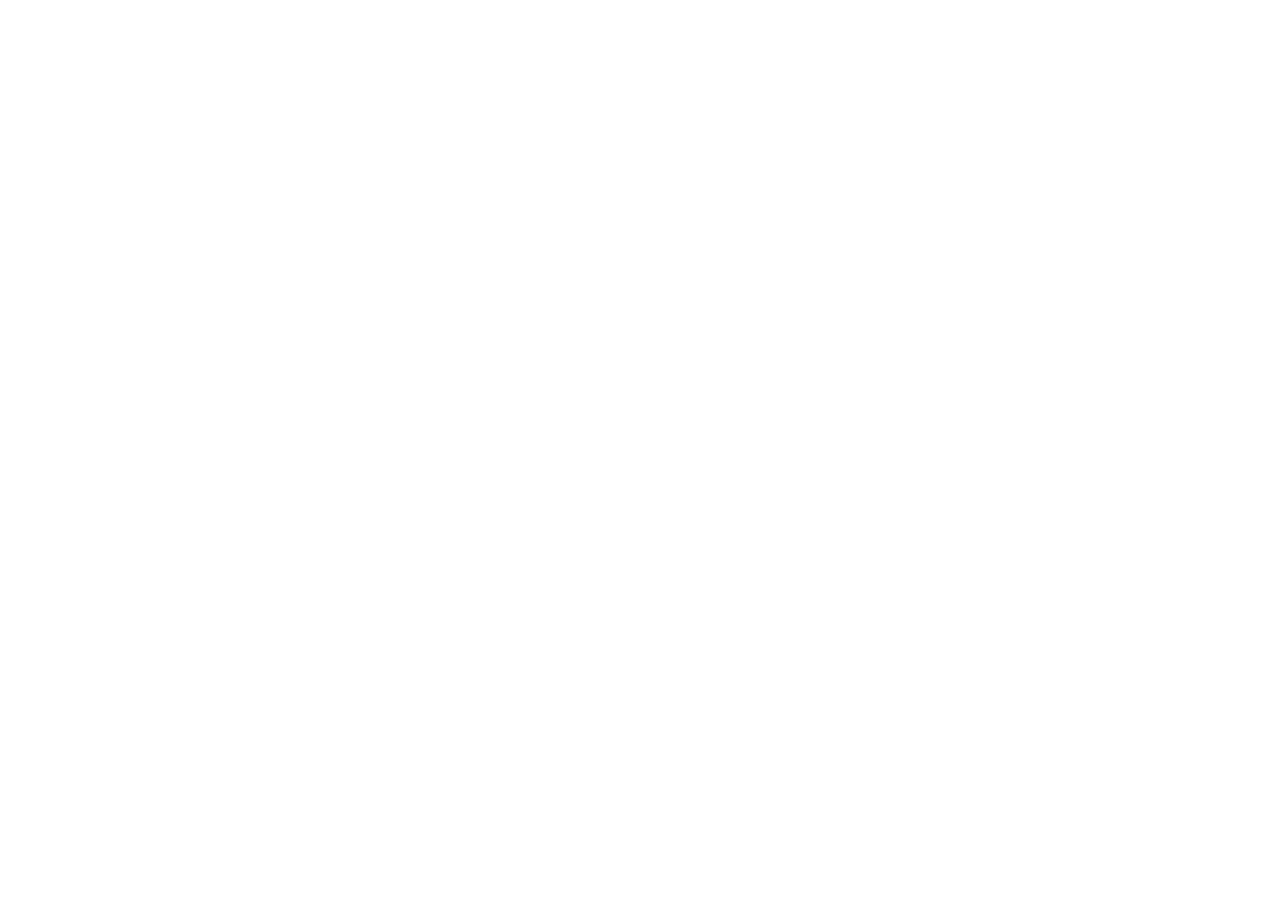
==== index.html @ d8254f4a "start the assignment-2" ====
<!DOCTYPE html>
<html lang="en">
<head>
    <meta charset="UTF-8">
    <meta name="viewport" content="width=device-width, initial-scale=1.0">
    <title>B8A2-GamerZone</title>
</head>
<body>
    
</body>
</html>
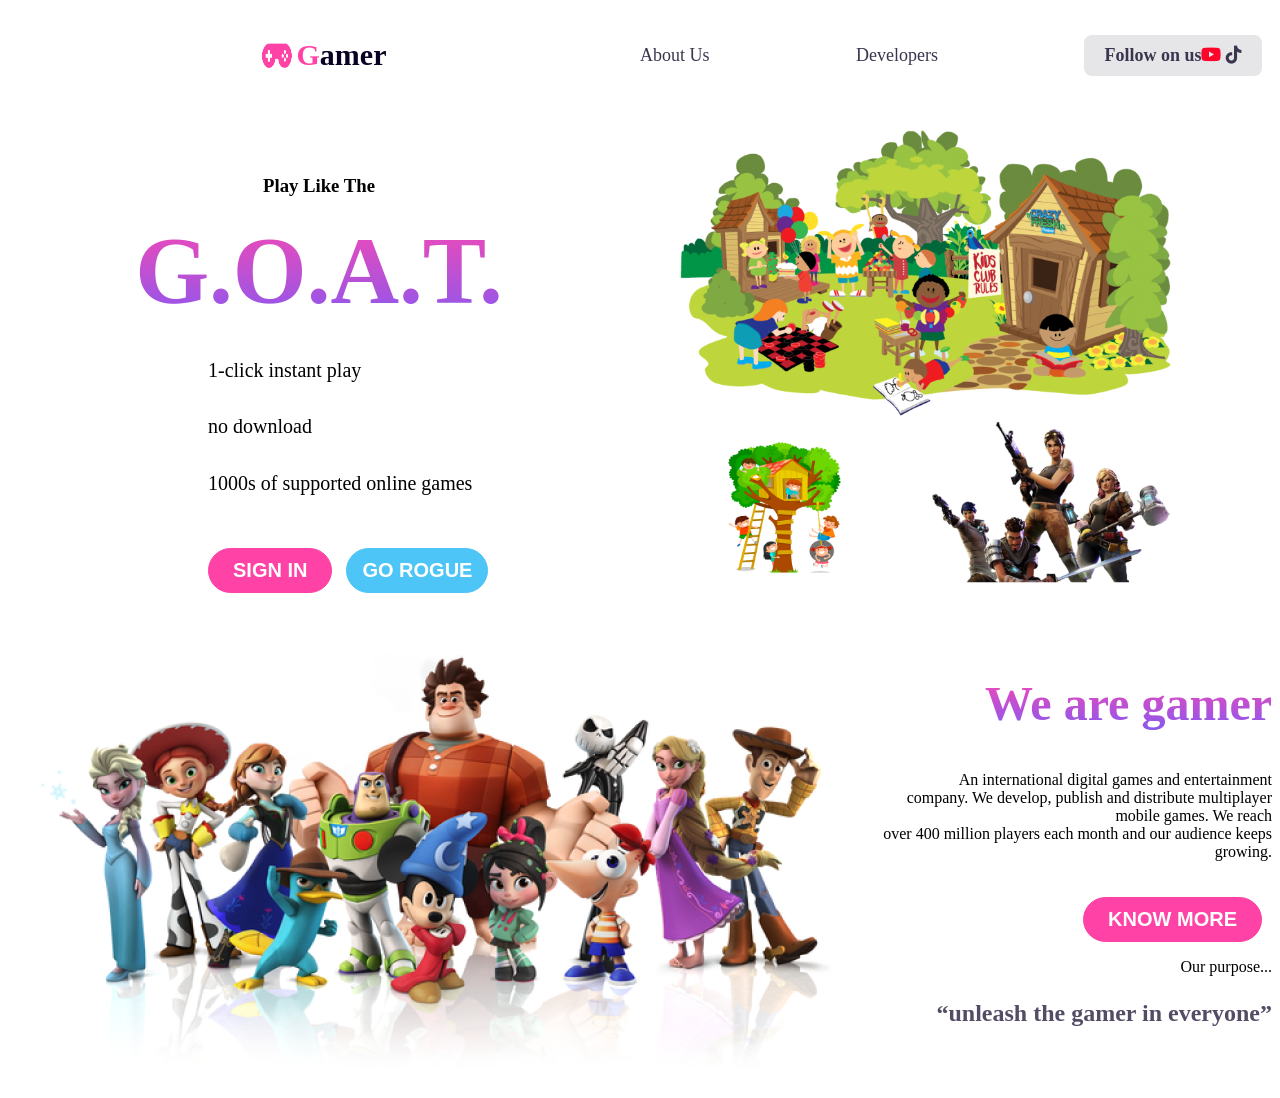
==== commit fdc735e6: "added navbar and banner section" ====
--- a/index.html
+++ b/index.html
@@ -4,8 +4,90 @@
     <meta charset="UTF-8">
     <meta name="viewport" content="width=device-width, initial-scale=1.0">
     <title>B8A2-GamerZone</title>
+    <link rel="stylesheet" href="style.css">
+    <link rel="stylesheet" href="responsive.css">
+    <link rel="stylesheet" href="https://cdnjs.cloudflare.com/ajax/libs/font-awesome/6.4.0/css/all.min.css">
+
 </head>
 <body>
+  
+    <nav>
+        <div class="nav-container">
+            <div class="logo-container">
+                <img src="./images/Frame.png" alt="">
+                <p><span class="gamer-section">G</span>amer</p>
     
+            </div>
+            <div class="nav-item-container">
+                <a href="">About Us</a>
+                <a href="">Developers</a>
+                <a class="follow-btn" href="">Follow on us<i class="fa-brands fa-youtube" style="color: #ff042a;"></i> <i class="fa-brands fa-tiktok"></i></a>
+               
+
+    
+            </div>
+        </div>
+        
+    </nav>
+    
+      <!-- navbar section ends here -->
+
+ <main>
+
+    <!-- banner section starts here -->
+
+    <section class="banner-container">
+        <div class="banner-text">
+            <h3>Play Like The</h3>
+            <p>G.O.A.T.</p>
+             <div class="point">
+                <h5>1-Click instant play</h5>
+                <h5>No Download</h5>
+                <h5>1000s of supported online games</h5>
+            
+           
+                <button class="sign-btn">Sign In</button>
+                <button class="rogue-btn">Go Rogue</button>
+            </div>
+        </div>
+        <div class="banner-img">
+            <img src="./images/Group 18.png" alt="">
+        </div>
+
+      </section>
+
+      <!-- banner section ends here -->
+
+
+      <!-- we are gamer section starts here -->
+      <section class="game-section">
+        <div class="game-container">
+            <div class="game-img">
+                <img src="./images/pngwing 4.png" alt="">
+
+            </div>
+            <div class="game-text">
+                <h2>We are gamer</h2>
+                <p>An international digital games and entertainment <br>company. We develop, publish and distribute multiplayer <br> mobile games. We reach <br>over 400 million players each month and our audience keeps growing.</p>
+                <button class="sign-btn">Know More</button>
+                <p>Our purpose... </p>
+                <p class="purpose">“unleash the gamer in everyone”</p> 
+
+            </div>
+
+        </div>
+        
+
+      </section>
+
+       <!-- we are gamer section ends here -->
+
+
+ </main>  
+  
+     <footer>
+
+
+     </footer>
 </body>
 </html>
--- a/style.css
+++ b/style.css
@@ -0,0 +1,196 @@
+.nav-container{
+    /* border: 2px solid green; */
+    min-height: 50px;
+    display: flex;
+    align-items: center;
+    /* max-width: 1400px; */
+    margin: 0 auto;
+    background: #FFF;
+   
+}
+.logo-container{
+    /* border: 2px solid red; */
+    display: flex;
+    width: 50%;
+    align-items: center;
+    justify-content: center;
+}
+.logo-container img{
+   
+ 
+    width: 30px;
+    height:25px;
+ 
+    
+}
+
+.gamer-section{
+    background: var(--linear, linear-gradient(90deg, #FF42A5 0%, #FF42A5 100%));
+    background-clip: text;
+    -webkit-background-clip: text;
+    -webkit-text-fill-color: transparent;
+    margin-left: 5px;
+}
+.logo-container>p{
+    color: #0B0223;
+    font-family: Work Sans;
+    font-size:30px;
+    font-weight: 700;
+
+}
+
+.nav-item-container{
+    width: 50%;
+    display: flex;
+    justify-content: space-between;
+    align-items: center;
+   
+}
+.nav-item-container a{
+    text-decoration: none;
+    color:#3C354F;
+    font-size: 25px;
+    /* margin-right: 50px; */
+    text-align: center;
+    font-size: 18px;
+    font-weight: 500;
+
+}
+.nav-item-container a:hover{
+    color: rgb(33, 41, 155);
+}
+.nav-item-container .follow-btn{
+    padding: 10px 20px;
+    /* background-color:#d06a9fd1; ; */
+    border-radius: 8px;
+    font-weight: 700;
+    color: #3C354F;
+    border-radius: 8px;
+    background: rgba(11, 2, 35, 0.10);
+    margin-right: 10px;
+}
+
+
+/* navbar section ends here */
+
+
+
+.banner-container{
+   
+    /* margin: 50px auto 0 ; */
+    /* max-width: 1400px; */
+    min-height: 50px;
+    display: flex;
+    background-color: white;
+    /* border-radius: 10px; */
+    align-items: center;
+
+}
+.banner-text{
+    margin-top: 50px;
+    width: 50%;
+    justify-content: center;
+    text-align: center;
+
+}
+.banner-text h1{
+    color: #0B0223;
+    text-align: center;
+    font-size: 48px;
+    font-weight: 600;
+    text-transform: uppercase;
+    /* margin-top: 50px; */
+
+}
+.banner-text p{
+    text-align: center;
+    font-size: 95px;
+   
+    font-weight: 800;
+    text-transform: uppercase;
+    background: linear-gradient(180deg, #F948B2 0%, #8758F1 100%);
+    background-clip: text;
+    -webkit-background-clip: text;
+    -webkit-text-fill-color: transparent;
+    margin: 0;
+    
+}
+
+.banner-text .point{
+    /* border: 1px solid red; */
+    padding-left: 70px;
+    text-align: start;
+    padding-left: 200px;
+}
+.banner-text h5{
+    
+    font-size: 20px;
+    font-weight: 500;
+    text-transform: lowercase;
+}
+.sign-btn{
+    border-radius: 48px;
+    border:1px solid #FF42A5  ;
+    background: #FF42A5;
+    color: #FFF;
+    font-size: 20px;
+    font-weight: 600;
+    text-transform: uppercase;
+    padding: 10px 24px;
+    margin-top: 20px;
+    margin-right: 10px;
+    
+}
+.rogue-btn{
+    border-radius: 48px;
+    border:1px solid #4EC5F7 ;
+    background: #4EC5F7;
+    color: #FFF;
+    font-size: 20px;
+    font-weight: 600;
+    text-transform: uppercase;
+    padding: 10px 15px;
+    margin-top: 20px;
+}
+
+.banner-img{
+   /* border: 2px solid green; */
+    width: 50%;
+    padding: 10px;
+   
+}
+.banner-img img{
+    height: 80%;
+    width: 80%;
+    border-radius: 10px;
+    justify-content: center;
+    padding:0 40px;
+   
+}
+/* banner section ends here */
+
+.game-container{
+    display: flex;
+    align-items: center;
+    text-align: right;
+    justify-content: center;
+}
+.game-text >h2{
+    text-align: right;
+    font-size: 48px;
+    font-weight: 700;
+    background: linear-gradient(180deg, #F948B2 0%, #8758F1 100%);
+    background-clip: text;
+    -webkit-background-clip: text;
+    -webkit-text-fill-color: transparent;
+}
+.game-text> .purpose{
+    color: #534C64;
+    text-align: right;
+    font-size: 24px;
+    font-style: normal;
+    font-weight: 700;
+  
+}
+
+/* we are gamer section ends here */
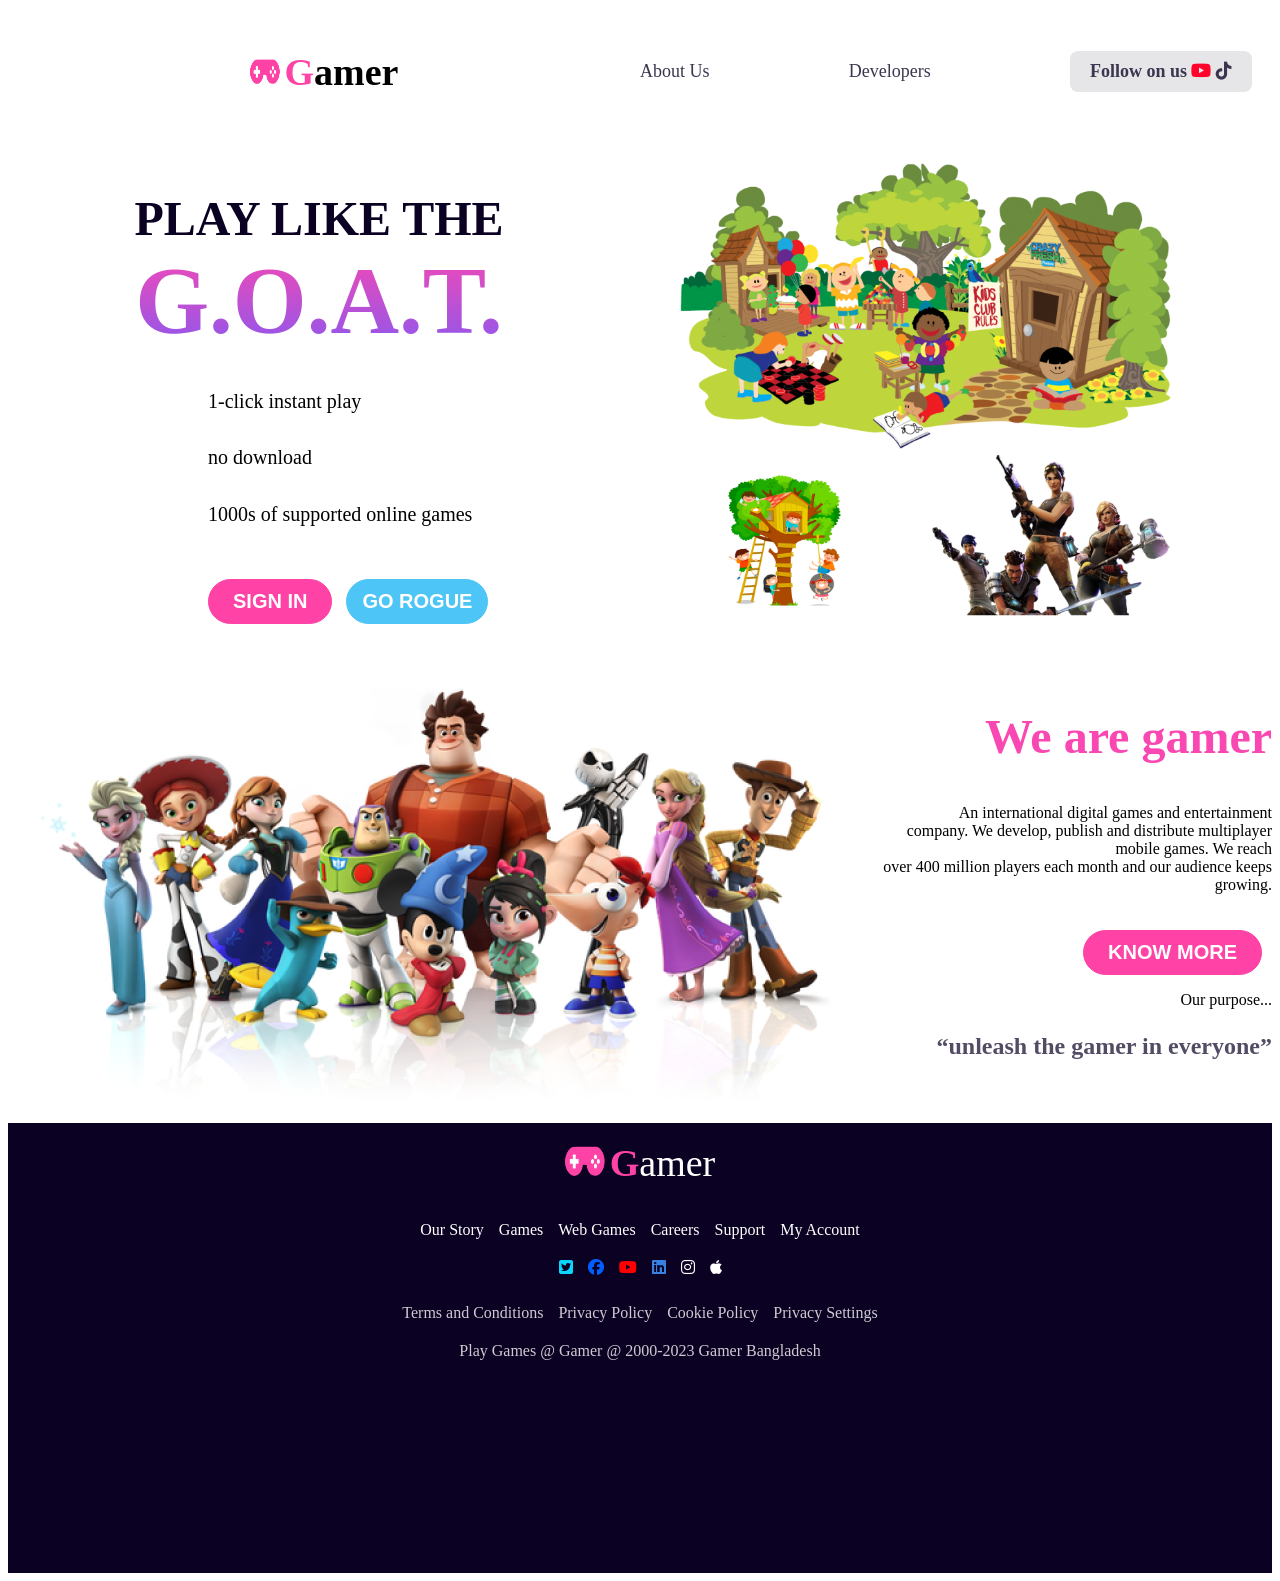
==== commit 1f24e61b: "added footer section" ====
--- a/index.html
+++ b/index.html
@@ -15,13 +15,13 @@
         <div class="nav-container">
             <div class="logo-container">
                 <img src="./images/Frame.png" alt="">
-                <p><span class="gamer-section">G</span>amer</p>
+                <p><span class="gamer-section">G</span><span class="amer">amer</span></p>
     
             </div>
             <div class="nav-item-container">
                 <a href="">About Us</a>
                 <a href="">Developers</a>
-                <a class="follow-btn" href="">Follow on us<i class="fa-brands fa-youtube" style="color: #ff042a;"></i> <i class="fa-brands fa-tiktok"></i></a>
+                <a class="follow-btn" href="">Follow on us  <i class="fa-brands fa-youtube" style="color: #ff042a;"></i> <i class="fa-brands fa-tiktok"></i></a>
                
 
     
@@ -84,10 +84,58 @@
 
 
  </main>  
-  
+    <!--footer section start here -->
      <footer>
+        
+        <div class="game-footer">
+            <div class="footer-logo">
+                <p><img src="./images/Frame.png" alt=""><span class="gamer-section">G</span><span class="amer1">amer</span></p>
+               
+            </div>
 
+            <div class="footer-description">
+                <p>Our Story</p>
+                <p>Games</p>
+                <p>Web Games</p>
+                <p>Careers</p>
+                <p>Support</p>
+                <p>My Account</p>
+            </div>
 
+            <div class="footer-icon">
+                <span>
+                    <i class="fa-brands fa-square-twitter" style="color: #0ad6ff;"></i>
+                </span>
+                <span>
+                    <i class="fa-brands fa-facebook" style="color: #005eff;"></i>
+                </span>
+                <span>
+                    <i class="fa-brands fa-youtube" style="color: #ff0000;"></i>
+                </span>
+                <span>
+                    <i class="fa-brands fa-linkedin" style="color: #3681e2;"></i>
+                </span>
+                <span>
+                    <i class="fa-brands fa-instagram"></i>
+                </span>
+                <span>
+                    <i class="fa-brands fa-apple"></i>
+                </span>
+
+            </div>
+
+            <div class="footer-condition">
+                <p>Terms and Conditions</p>
+                <p>Privacy Policy</p>
+                <p>Cookie Policy</p>
+                <p>Privacy Settings</p>
+
+            </div>
+            <div class="footer-copyright">
+                Play Games @ Gamer @ 2000-2023 Gamer Bangladesh</p>
+            </div>
+        </div>
+        
      </footer>
 </body>
 </html>
--- a/style.css
+++ b/style.css
@@ -25,19 +25,33 @@
 }
 
 .gamer-section{
-    background: var(--linear, linear-gradient(90deg, #FF42A5 0%, #FF42A5 100%));
+    background: #FF42A5;
     background-clip: text;
+    font-size: 38px;
     -webkit-background-clip: text;
     -webkit-text-fill-color: transparent;
     margin-left: 5px;
+    font-weight: 700;
 }
 .logo-container>p{
     color: #0B0223;
-    font-family: Work Sans;
-    font-size:30px;
-    font-weight: 700;
-
-}
+    font-size:40px;
+    font-weight: 700;
+
+}
+.footer-logo>p img{
+    width:40px ;
+    height:30px;
+}
+.amer{
+    color: black;
+    font-size: 38px;
+}
+.amer1{
+    font-size: 38px;
+}
+
+
 
 .nav-item-container{
     width: 50%;
@@ -67,7 +81,7 @@
     color: #3C354F;
     border-radius: 8px;
     background: rgba(11, 2, 35, 0.10);
-    margin-right: 10px;
+    margin-right: 20px;
 }
 
 
@@ -92,6 +106,14 @@
     justify-content: center;
     text-align: center;
 
+}
+.banner-text h3{
+    color: #0B0223;
+    text-align: center;
+    font-size: 48px;
+    font-weight: 600;
+    text-transform: uppercase;
+    margin: 0;
 }
 .banner-text h1{
     color: #0B0223;
@@ -119,8 +141,9 @@
 .banner-text .point{
     /* border: 1px solid red; */
     padding-left: 70px;
-    text-align: start;
+    text-align:left;
     padding-left: 200px;
+    justify-content: center;
 }
 .banner-text h5{
     
@@ -179,7 +202,7 @@
     text-align: right;
     font-size: 48px;
     font-weight: 700;
-    background: linear-gradient(180deg, #F948B2 0%, #8758F1 100%);
+    background:  #F948B2;
     background-clip: text;
     -webkit-background-clip: text;
     -webkit-text-fill-color: transparent;
@@ -193,4 +216,60 @@
   
 }
 
-/* we are gamer section ends here */+/* we are gamer section ends here */
+
+
+/* footer section start here */
+
+.game-footer{
+    display: grid;
+    grid-template-columns: repeat(12,1fr);
+    grid-template-rows: repeat(12,1fr);
+    height: 50vh;
+    background: #0B0223;
+}
+
+.footer-logo{
+    color: #FFF;
+    grid-column: 1/13;
+    margin:2px;
+    text-align: center;
+}
+.footer-description{
+    color: #FFF;
+    grid-column: 1/13;
+    margin:2px;
+    justify-content: center;
+    text-align: center;
+    display: flex;
+    gap: 15px;
+}
+.footer-icon {
+    color: #FFF;
+    grid-column: 1/13;
+    margin:2px;
+    justify-content: center;
+    text-align: center;
+    display: flex;
+    gap: 15px;
+}
+.footer-condition{
+
+    color:#ffffffcb;
+    grid-column: 1/13;
+    margin:2px;
+    justify-content: center;
+    text-align: center;
+    display: flex;
+    gap: 15px;
+}
+.footer-copyright{
+    display: flex;
+    color:#ffffffcb;
+    grid-column: 1/13;
+    margin:2px;
+    justify-content: center;
+    text-align: center;
+}
+/* footer section ends here */
+
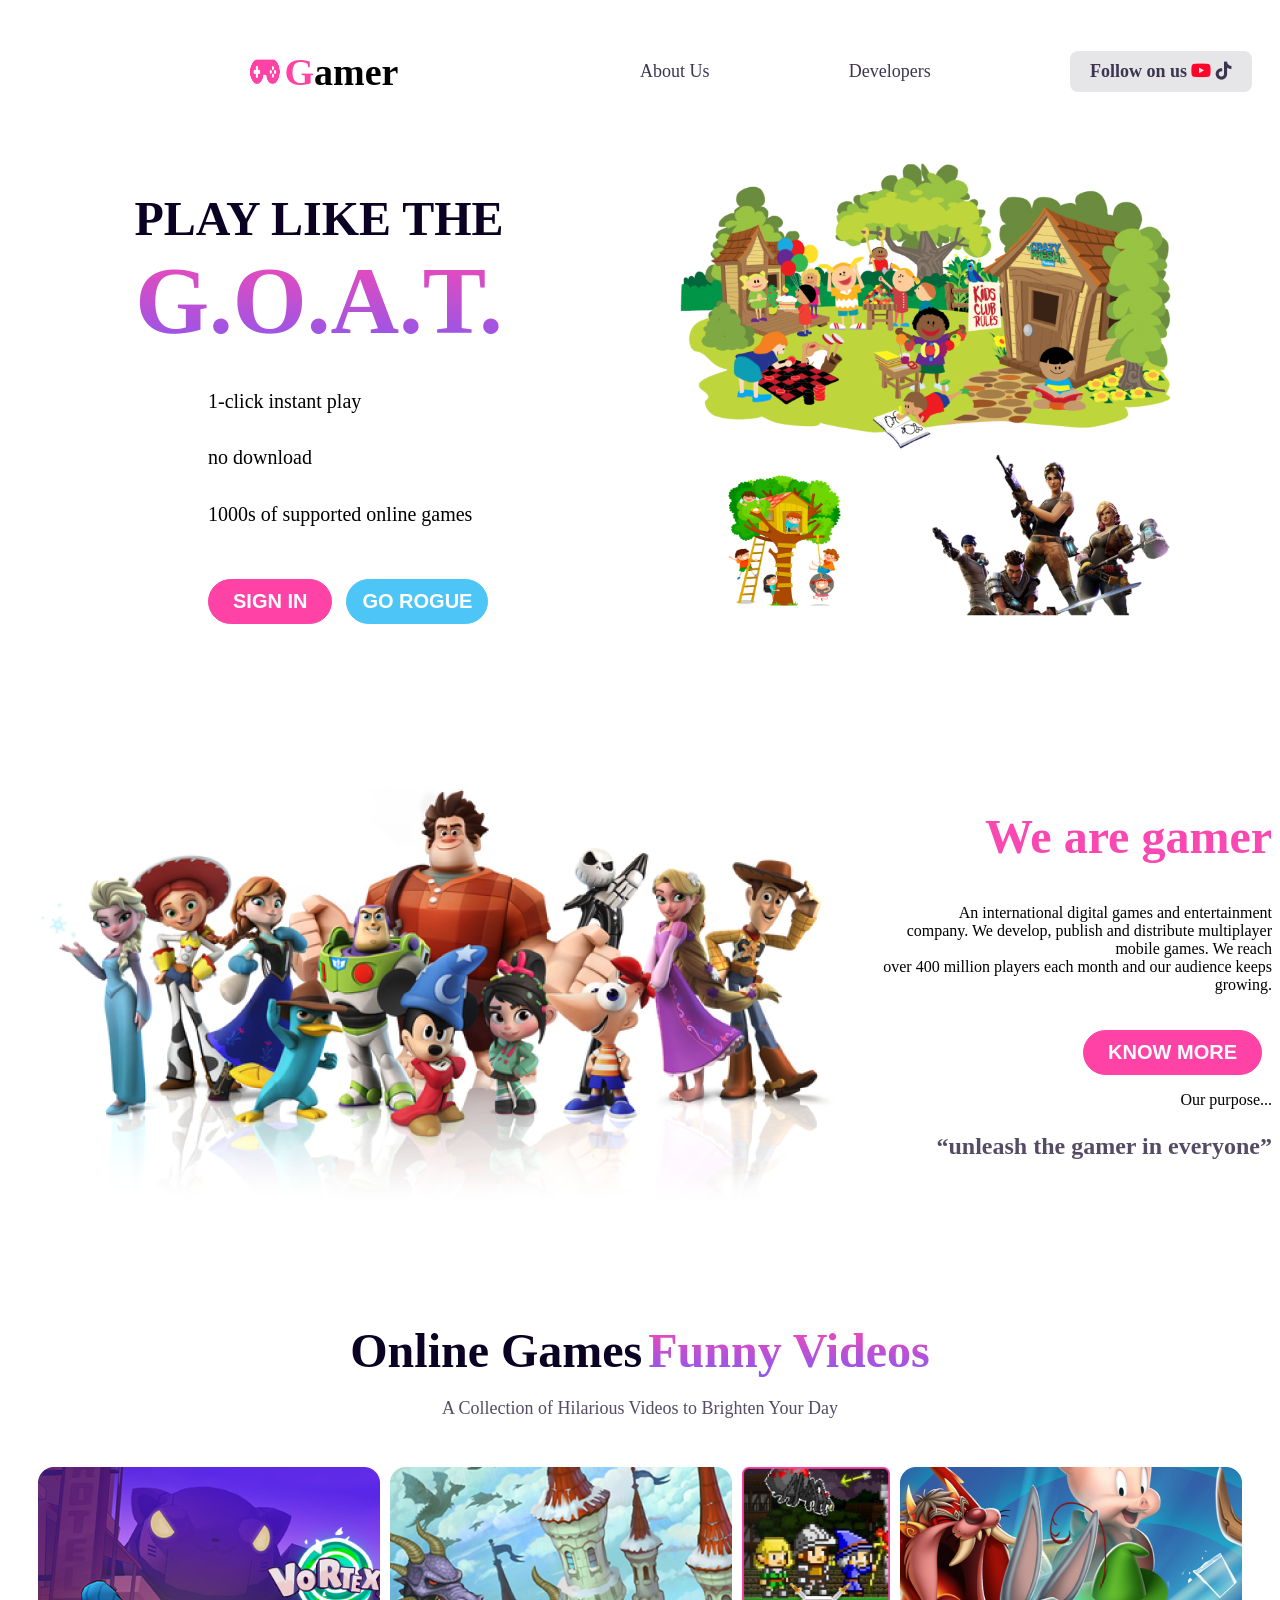
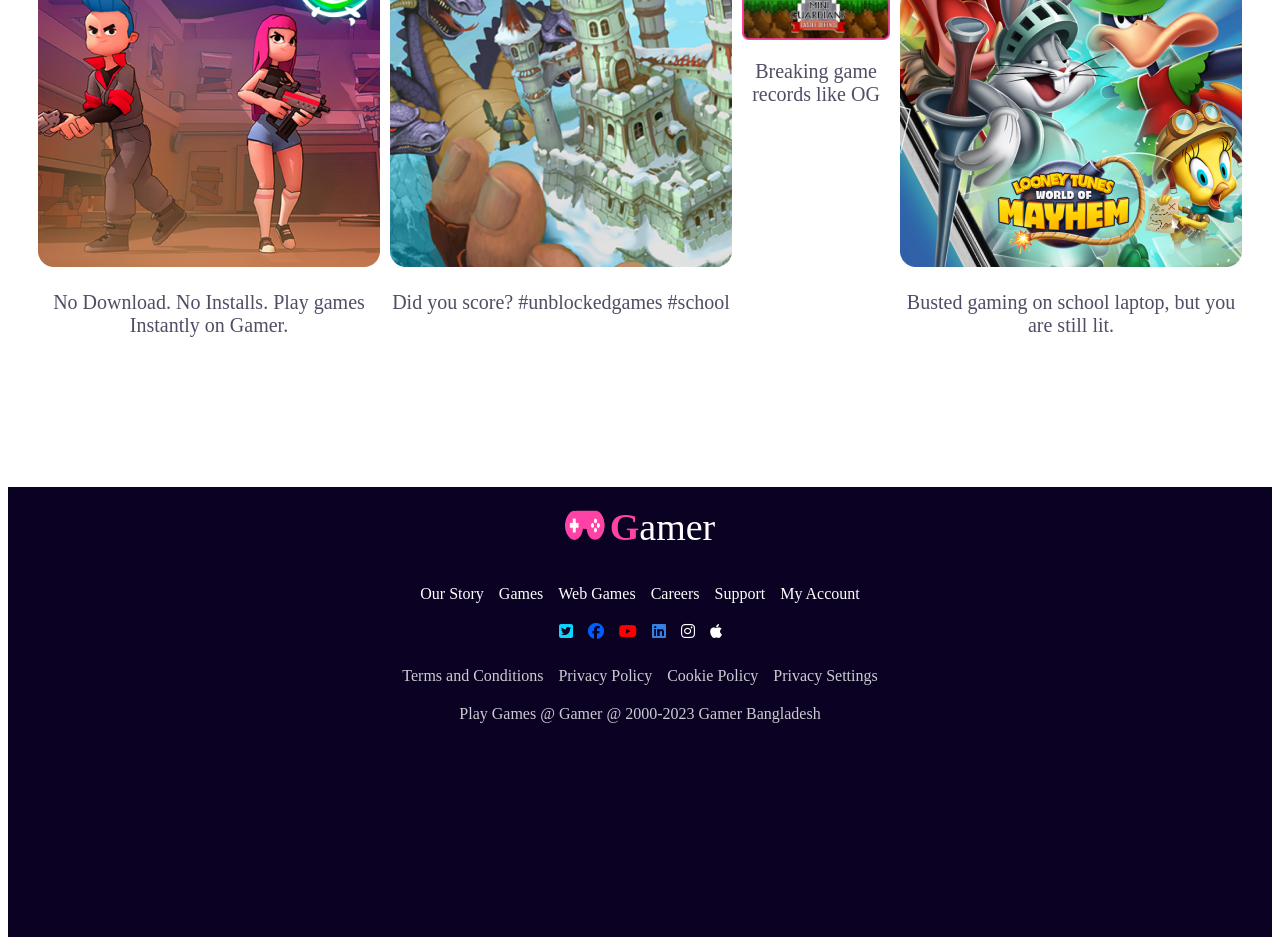
==== commit 7cba534c: "added online-games section" ====
--- a/index.html
+++ b/index.html
@@ -82,9 +82,46 @@
 
        <!-- we are gamer section ends here -->
 
+       <!-- online-games section starts here -->
+
+      <section class="online-section">
+        <h2><span class="online_games-title">Online Games</span> <span class="funny">Funny Videos</span></h2>
+        <p>A Collection of Hilarious Videos to Brighten Your Day</p>
+        <div class="online-games-container" >
+           
+            
+            <div class="online-games">
+                <img src="./images/Rectangle 4.png" alt="">
+                <p>No Download. No Installs. Play games Instantly on Gamer.</p>
+            </div>
+            <div class="online-games">
+                <img src="./images/Rectangle 5.png" alt="">
+                <p>Did you score? #unblockedgames #school</p>
+            </div>
+            <div class="online-games picture">
+                <img class="image"
+                src="./images/Rectangle 7.png" alt="">
+                <div class="middle">
+
+                    <div class="text"><i class="fa-solid fa-circle-play" style="color: #e316ad;"></i>
+                        <P>Watch Now</P>
+                    </div>
+                </div>
+                <p>Breaking game records like OG</p>
+            </div>
+            <div class="online-games">
+                <img src="./images/Rectangle 6.png" alt="">
+                <p>Busted gaming on school laptop, but you are still lit.</p>
+            </div>
+           
+        </div>
+      </section>
+
+<!-- online-games section ends here -->
+
 
  </main>  
-    <!--footer section start here -->
+    <!--footer section starts here -->
      <footer>
         
         <div class="game-footer">
--- a/style.css
+++ b/style.css
@@ -191,7 +191,10 @@
    
 }
 /* banner section ends here */
-
+.game-section{
+    margin-top: 100px;
+   
+}
 .game-container{
     display: flex;
     align-items: center;
@@ -219,7 +222,95 @@
 /* we are gamer section ends here */
 
 
-/* footer section start here */
+ /* online-games section starts here  */
+ .online-section{
+    text-align: center;
+    margin-top: 100px;
+    margin-bottom: 100px;
+ }
+
+.online_games-title{
+    color: #0B0223;
+    font-size: 48px;
+    font-weight: 700;
+}
+.funny{
+    background: linear-gradient(180deg, #F948B2 0%, #8758F1 100%);
+    background-clip: text;
+    -webkit-background-clip: text;
+    -webkit-text-fill-color: transparent;
+    font-size: 48px;
+    font-weight: 700;   
+}
+.online-section p{
+    color: #534C64;
+    text-align: center;
+    font-size: 18px;
+    font-weight: 400;
+   
+}
+
+.online-games-container{
+    /* border: 2px solid red; */
+    display: flex;
+    justify-content: center;
+    margin: 10px auto;
+    padding:30px;
+    gap: 10px;
+    
+}
+.online-games{
+    position: relative;
+    width: 50%;
+    color: #F948B2;
+  
+}
+.image{
+    opacity: 1;
+    display: block;
+    width: 100%;
+    height: auto;
+    transition: .5s ease;
+    backface-visibility: hidden;
+    
+}
+.middle {
+    transition: .5s ease;
+    opacity: 0;
+    position: absolute;
+    top: 50%;
+    left: 50%;
+    transform: translate(-50%, -50%);
+    -ms-transform: translate(-50%, -50%);
+    text-align: center;
+   
+  }
+  .picture:hover .image {
+    opacity: 0.3;
+    border: 3px solid #FF42A5;
+    border-radius: 18px;
+  }
+  
+  .online-games:hover .middle {
+    opacity: 1;
+    
+  }
+  .text  {
+    /* background-color: #FF42A5 ; */
+    color: #FF42A5 ;
+    font-size: 20px;
+    padding: 16px 32px;
+  }
+.online-games>p{
+    color: #534C64;
+    font-size: 20px;
+    font-weight: 500;
+    
+}
+  /* online-games section ends here  */
+
+
+/* footer section starts here */
 
 .game-footer{
     display: grid;
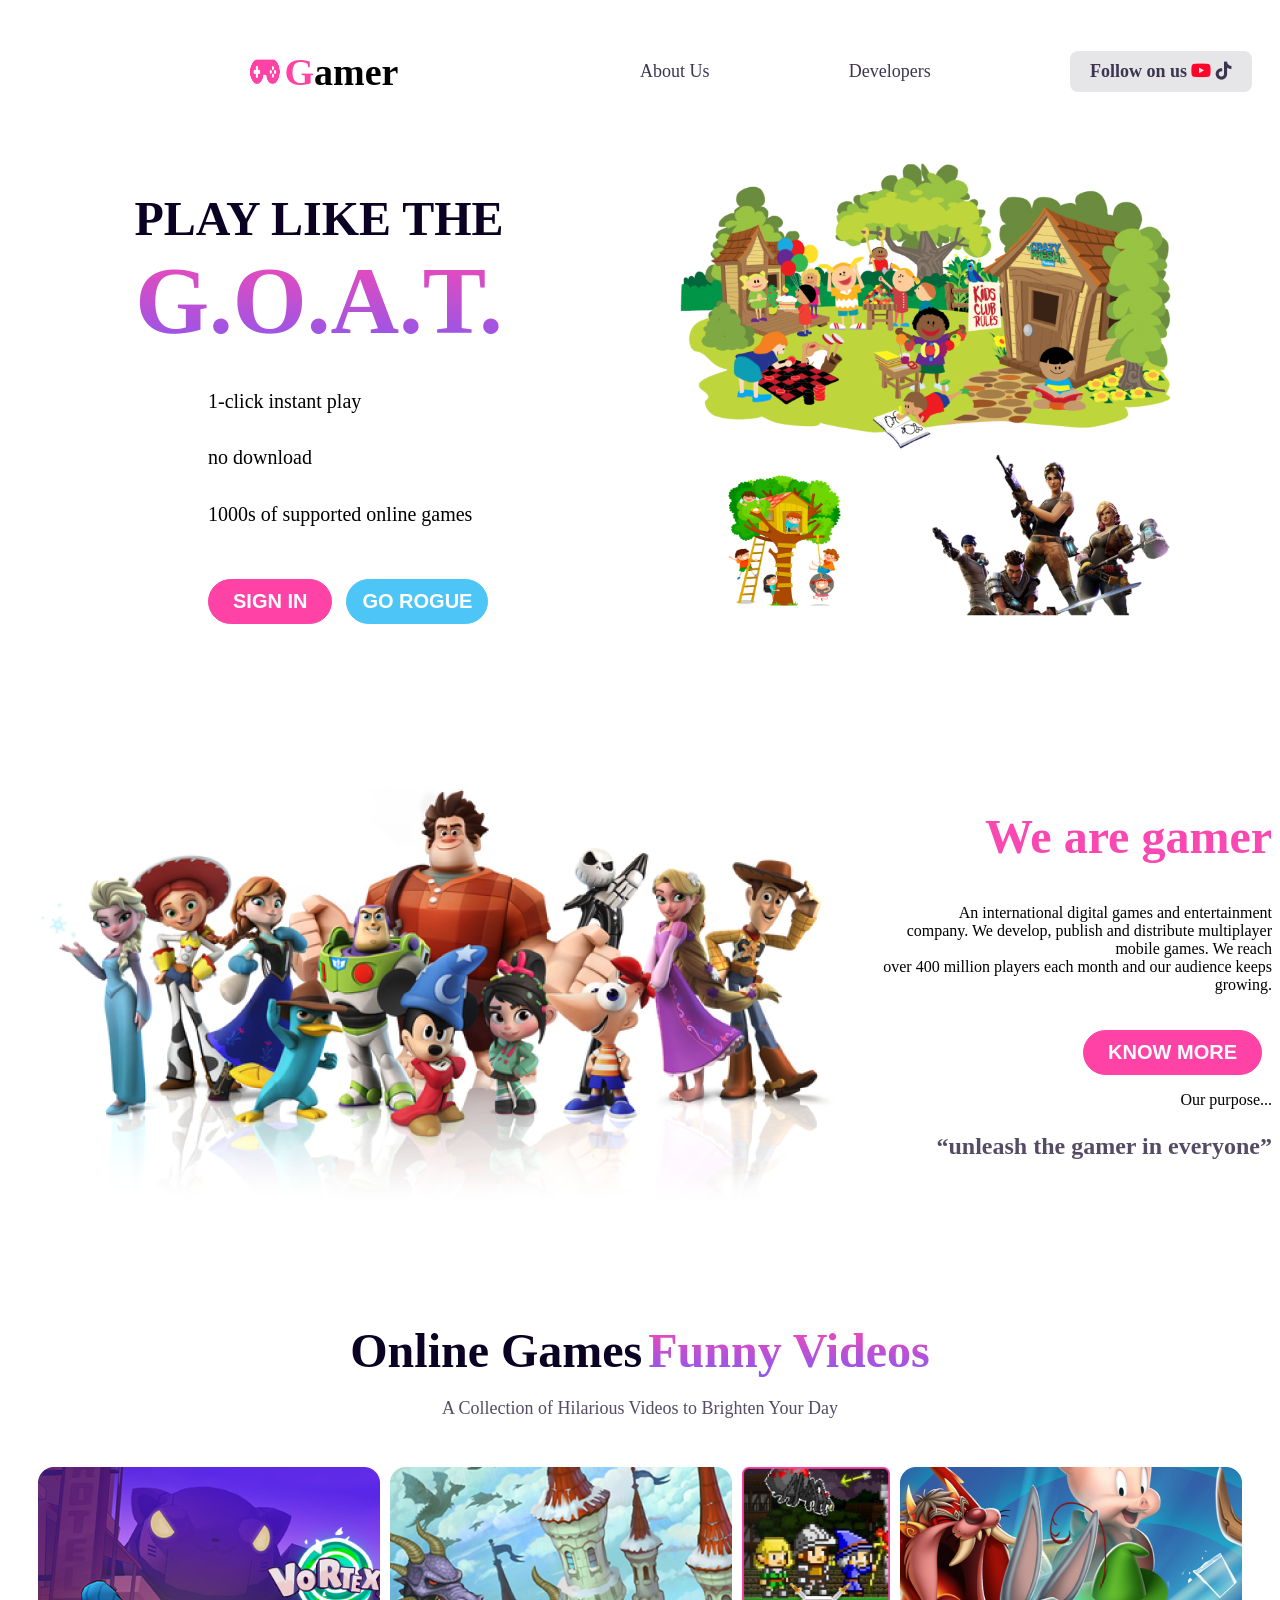
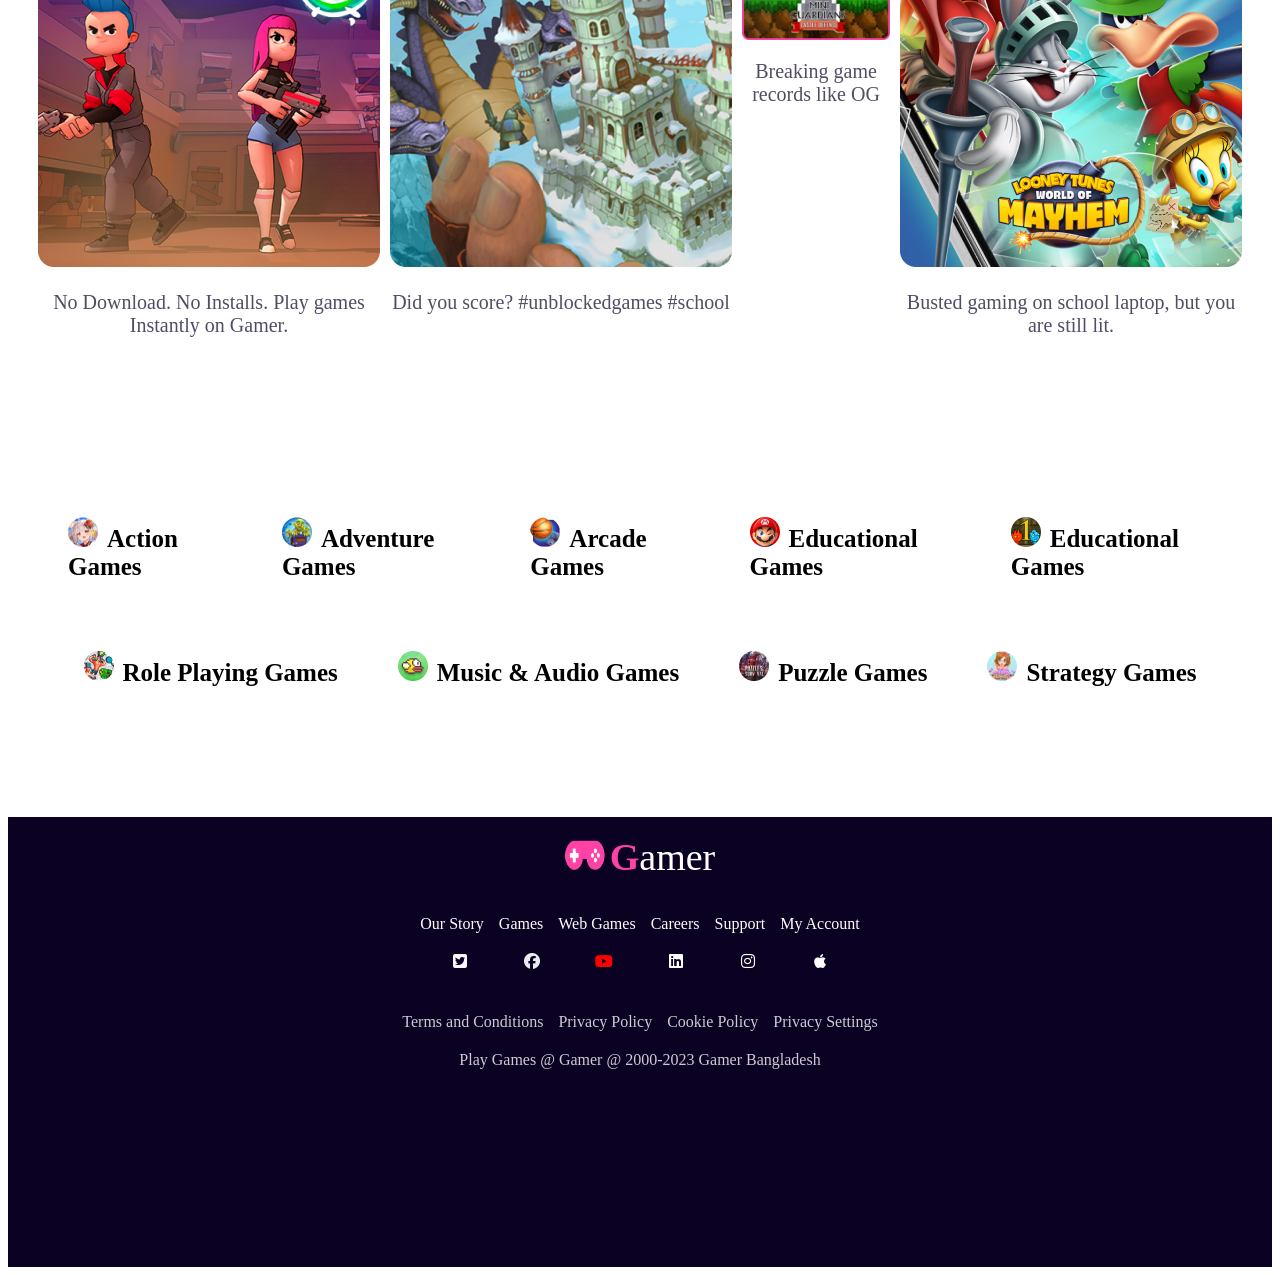
==== commit 62bb887b: "added icon  section" ====
--- a/index.html
+++ b/index.html
@@ -21,7 +21,7 @@
             <div class="nav-item-container">
                 <a href="">About Us</a>
                 <a href="">Developers</a>
-                <a class="follow-btn" href="">Follow on us  <i class="fa-brands fa-youtube" style="color: #ff042a;"></i> <i class="fa-brands fa-tiktok"></i></a>
+                <a class="follow-btn" href="">Follow on us  <i class="fa-brands fa-youtube" style="color: #ff042a;"></i>  <i class="fa-brands fa-tiktok"></i></a>
                
 
     
@@ -120,6 +120,59 @@
 <!-- online-games section ends here -->
 
 
+<!-- icon-section starts here -->
+      <section>
+        <div class="icon-container">
+            <div class="icon-1">
+                <div class="icon">
+                    <img src="./images/Rectangle 11.png" alt="">
+                   
+                    <span>Action Games</span>
+                </div >
+                <div class="icon">
+                    <img src="./images/Rectangle 12.png" alt="">
+                    <span>Adventure Games</span>
+                </div>
+               <div class="icon">
+                <img src="./images/Rectangle 13.png" alt="">
+                <span>Arcade Games</span>
+               </div>
+                <div class="icon">
+                    <img src="./images/Rectangle 14.png" alt="">
+                    <span>Educational Games</span>
+                </div>
+                <div class="icon">
+                    <img src="./images/Rectangle 15.png" alt="">
+                    <span>Educational Games</span>
+                    
+                </div>
+
+            </div>
+
+            <div class="icon-2">
+                <div class="icon">
+                    <img src="./images/Rectangle 16.png" alt="">
+                    <span>Role Playing Games</span>
+            </div>
+                <div class="icon">
+                    <img src="./images/Rectangle 17.png" alt="">
+                    <span>Music & Audio Games </span>
+                </div>
+                <div class="icon">
+                    <img src="./images/Rectangle 18.png" alt="">
+                    <span>Puzzle Games</span>
+                </div>
+                <div class="icon">
+                    <img src="./images/Rectangle 19.png" alt="">
+                    <span>Strategy Games</span>
+                </div>
+            </div>
+
+        </div>
+
+      </section>
+ <!-- icon-section ends here -->     
+
  </main>  
     <!--footer section starts here -->
      <footer>
@@ -141,16 +194,16 @@
 
             <div class="footer-icon">
                 <span>
-                    <i class="fa-brands fa-square-twitter" style="color: #0ad6ff;"></i>
-                </span>
-                <span>
-                    <i class="fa-brands fa-facebook" style="color: #005eff;"></i>
+                    <i class="fa-brands fa-square-twitter" style="color: #f8f8f8;"></i>
+                </span>
+                <span>
+                    <i class="fa-brands fa-facebook" style="color: #e8eaed;"></i>
                 </span>
                 <span>
                     <i class="fa-brands fa-youtube" style="color: #ff0000;"></i>
                 </span>
                 <span>
-                    <i class="fa-brands fa-linkedin" style="color: #3681e2;"></i>
+                    <i class="fa-brands fa-linkedin" style="color: #ffffff;"></i>
                 </span>
                 <span>
                     <i class="fa-brands fa-instagram"></i>
--- a/style.css
+++ b/style.css
@@ -310,7 +310,55 @@
   /* online-games section ends here  */
 
 
+  /* icon-section starts here  */
+
+
+.icon-container{
+    /* border: 2px solid green; */
+    margin-top: 100px;
+    margin-bottom: 100px;
+    
+}
+.icon-1 ,.icon-2{
+    
+    display: flex;
+    justify-content: center;
+    margin: 10px;
+    padding:10px 20px
+    
+}
+.icon{
+    /* border: 2px solid blue; */
+    margin: 10 50px;
+    border-radius: 40px;
+    padding: 20px 30px;
+  
+}
+
+.icon img{
+    height: 30px;
+    width: 30px;
+}
+
+.icon> span{
+   
+    font-size: 25px;
+    font-weight: 600;
+    padding-left: 5px;
+
+}
+.icon:hover{
+  
+    border: 2px solid #FF42A5 ;
+    color: #FF42A5;
+
+}
+/* icon-section ends here */
+
+
+
 /* footer section starts here */
+
 
 .game-footer{
     display: grid;
@@ -344,6 +392,11 @@
     display: flex;
     gap: 15px;
 }
+.footer-icon .fa-brands{
+    width: 57.13px;
+    height: 40px;
+    flex-shrink: 0;
+}
 .footer-condition{
 
     color:#ffffffcb;
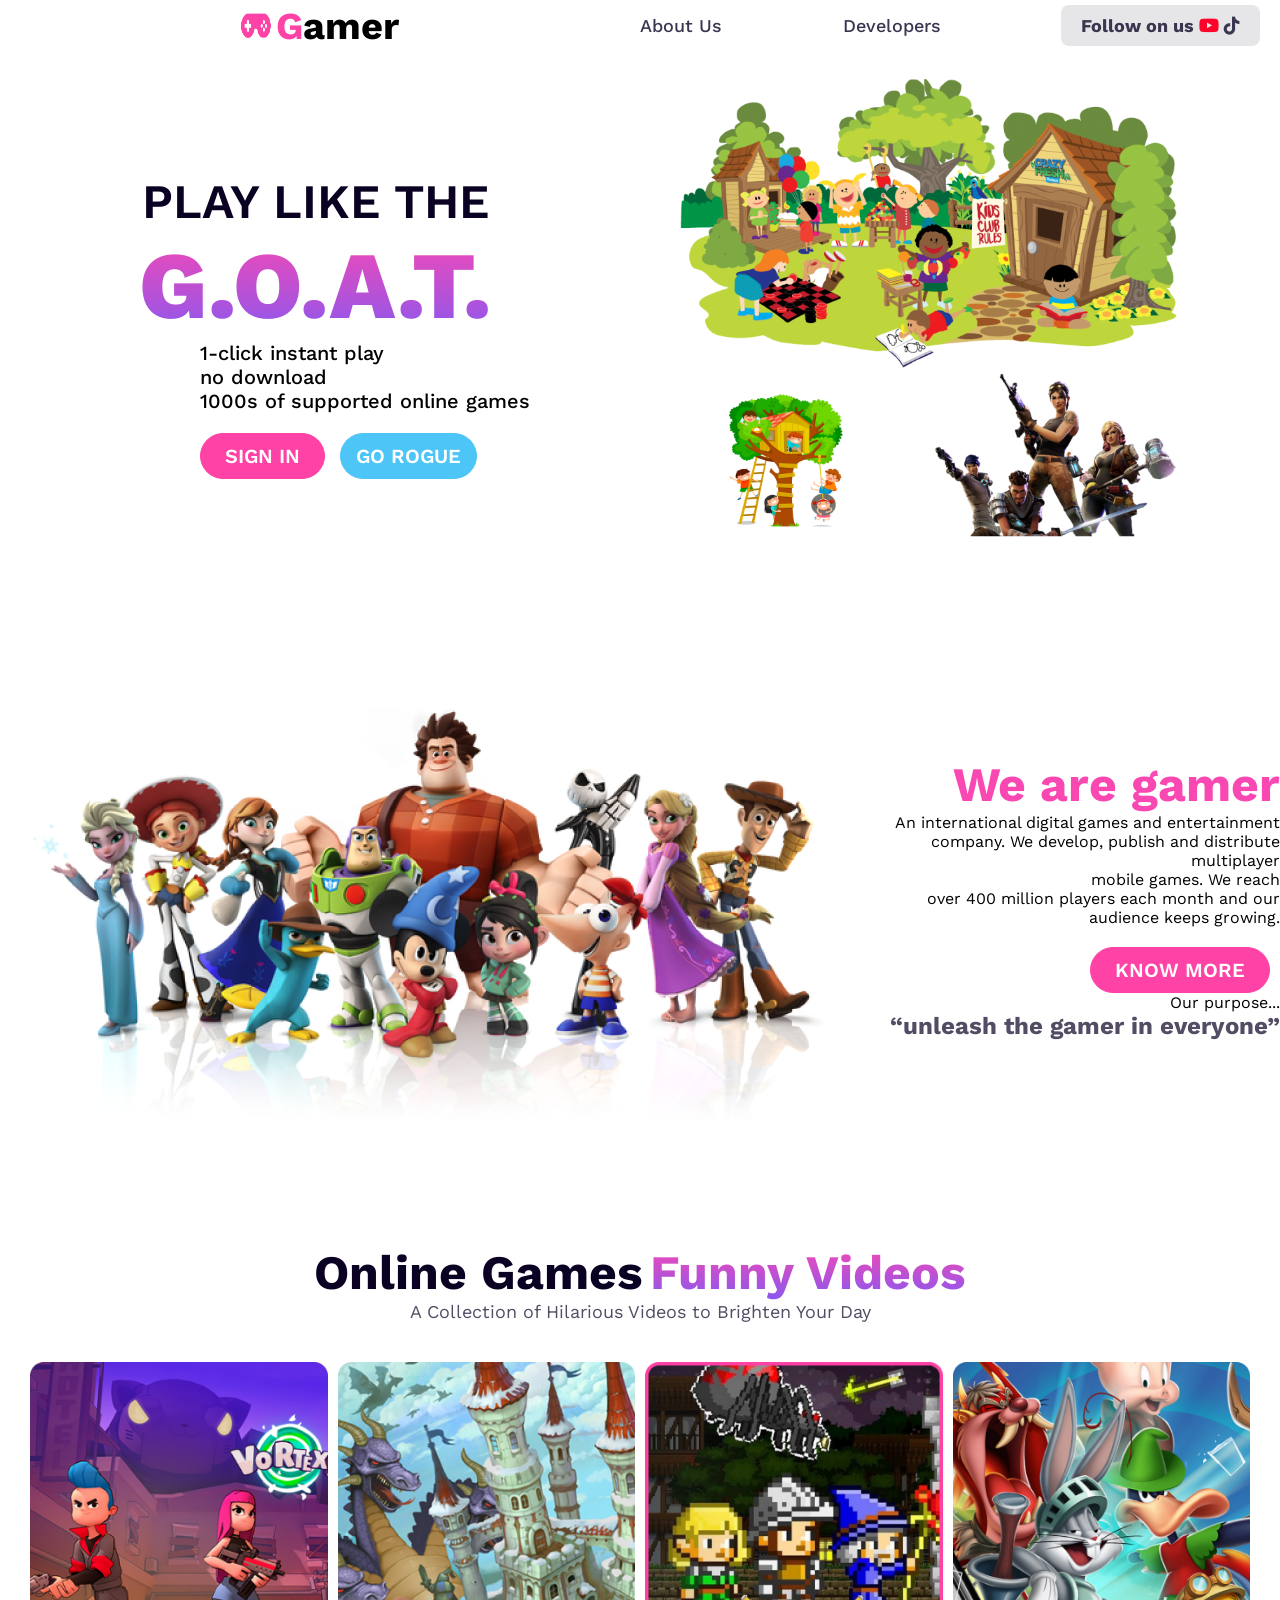
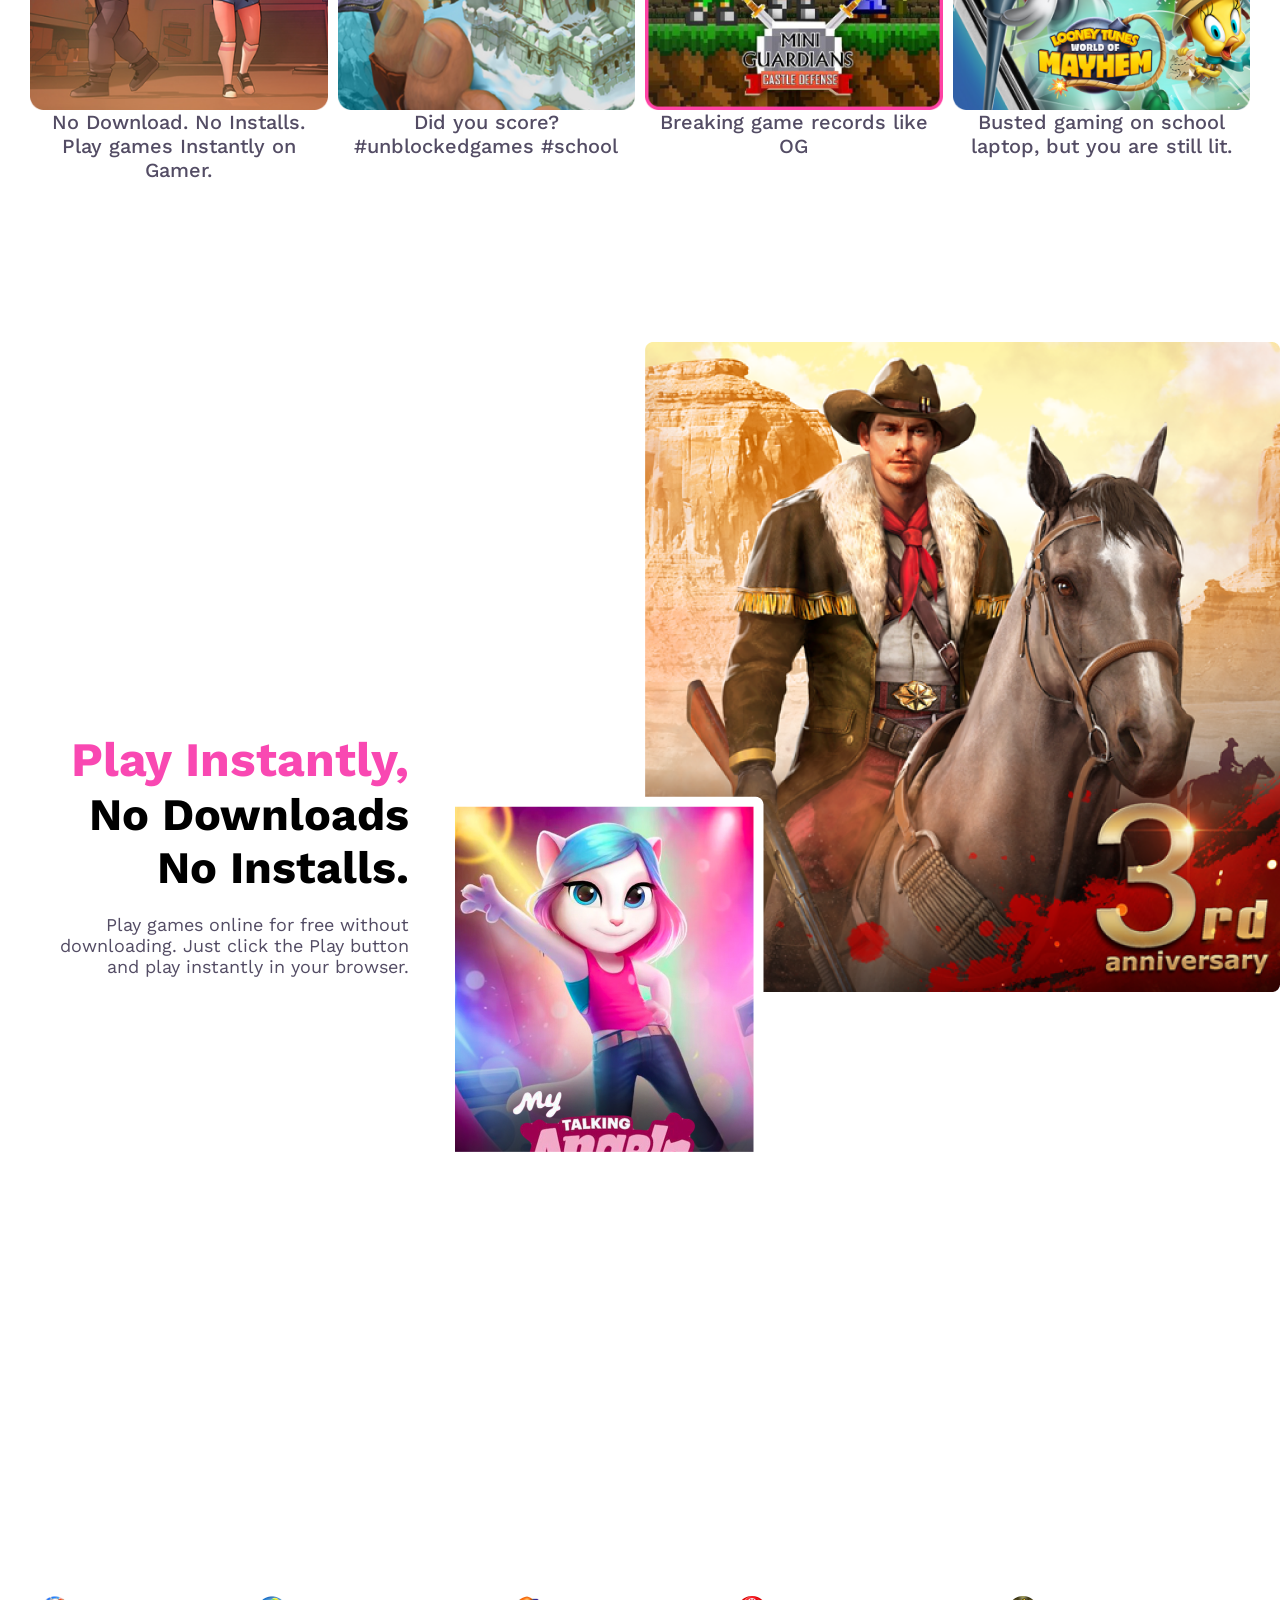
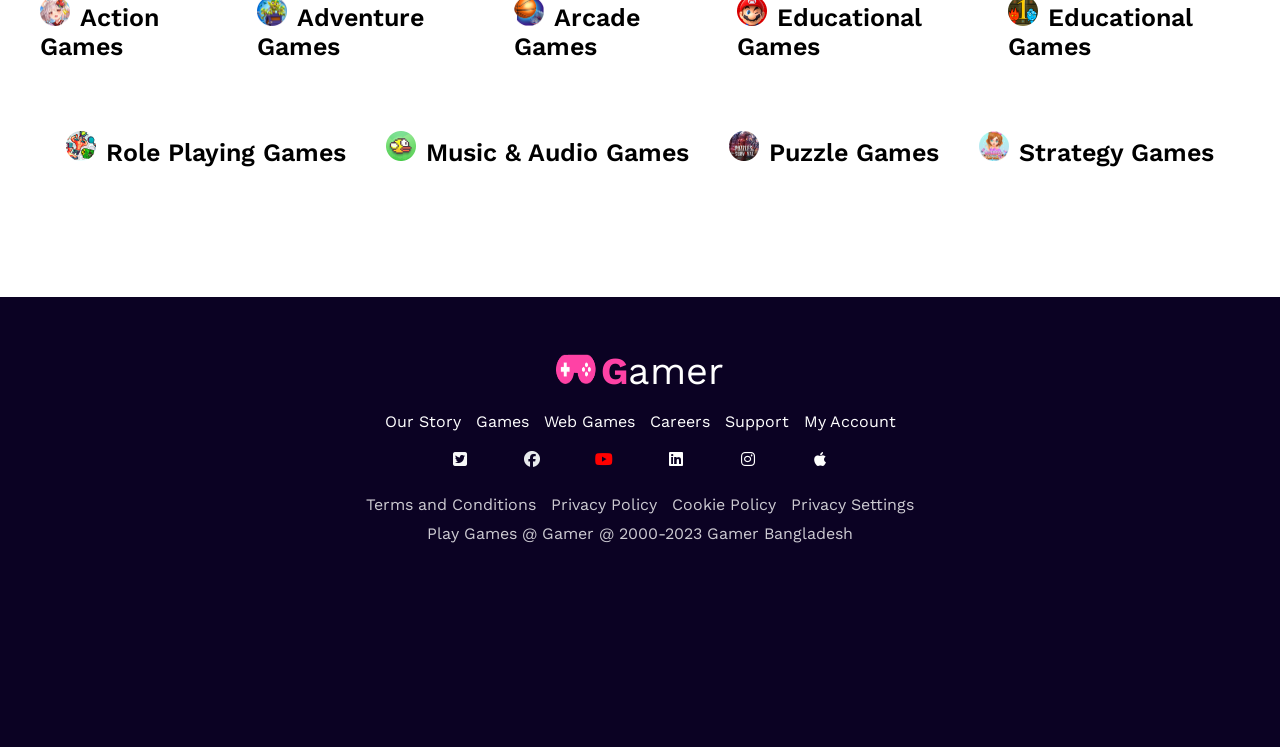
==== commit f3241cf1: "added all section" ====
--- a/index.html
+++ b/index.html
@@ -90,14 +90,29 @@
         <div class="online-games-container" >
            
             
-            <div class="online-games">
-                <img src="./images/Rectangle 4.png" alt="">
+            <div class="online-games picture">
+                <img class="image" src="./images/Rectangle 4.png" alt="">
+                <div class="middle">
+
+                    <div class="text"><i class="fa-solid fa-circle-play" style="color: #e316ad;"></i>
+                        <P>Watch Now</P>
+                    </div>
+                </div>
                 <p>No Download. No Installs. Play games Instantly on Gamer.</p>
             </div>
-            <div class="online-games">
-                <img src="./images/Rectangle 5.png" alt="">
+
+            <div class="online-games picture">
+                <img class="image" src="./images/Rectangle 5.png" alt="">
+                <div class="middle">
+
+                    <div class="text"><i class="fa-solid fa-circle-play" style="color: #e316ad;"></i>
+                        <P>Watch Now</P>
+                    </div>
+                </div>
+                
                 <p>Did you score? #unblockedgames #school</p>
             </div>
+
             <div class="online-games picture">
                 <img class="image"
                 src="./images/Rectangle 7.png" alt="">
@@ -109,8 +124,16 @@
                 </div>
                 <p>Breaking game records like OG</p>
             </div>
-            <div class="online-games">
-                <img src="./images/Rectangle 6.png" alt="">
+
+
+            <div class="online-games picture">
+                <img class="image" src="./images/Rectangle 6.png" alt="">
+                <div class="middle">
+
+                    <div class="text"><i class="fa-solid fa-circle-play" style="color: #e316ad;"></i>
+                        <P>Watch Now</P>
+                    </div>
+                </div>
                 <p>Busted gaming on school laptop, but you are still lit.</p>
             </div>
            
@@ -118,6 +141,30 @@
       </section>
 
 <!-- online-games section ends here -->
+
+
+<!-- features section starts here -->
+      <section class="features">
+            <div class="features-text">
+                <h2><span>Play Instantly,</span><br>
+                    No Downloads <br>
+                    No Installs.</h2>
+                <p>Play games online for free without <br> downloading. Just click the Play button <br> and play instantly in your browser.</p>
+
+            </div>
+            <div class="features-img">
+                <img src="./images/Rectangle 55.png" alt="">
+                <div class="relative-img">
+                    <img class="small-img" src="./images/Rectangle 66.png" alt=""> 
+                   
+                </div>
+                
+            </div>
+        
+
+      </section>
+<!-- features section ends here -->
+
 
 
 <!-- icon-section starts here -->
--- a/style.css
+++ b/style.css
@@ -1,3 +1,13 @@
+@import url('https://fonts.googleapis.com/css2?family=Dancing+Script&family=Lato&family=Work+Sans:wght@400;500;600;700;800&display=swap');
+
+*{
+    font-family: Work Sans;
+}
+*{
+    margin: 0;
+    padding: 0;
+}
+
 .nav-container{
     /* border: 2px solid green; */
     min-height: 50px;
@@ -285,7 +295,7 @@
     text-align: center;
    
   }
-  .picture:hover .image {
+  .picture:hover  .image{
     opacity: 0.3;
     border: 3px solid #FF42A5;
     border-radius: 18px;
@@ -301,7 +311,7 @@
     font-size: 20px;
     padding: 16px 32px;
   }
-.online-games>p{
+.online-games> p{
     color: #534C64;
     font-size: 20px;
     font-weight: 500;
@@ -310,12 +320,65 @@
   /* online-games section ends here  */
 
 
+  /* features section starts here */
+  .features{
+    /* border: 2px solid red; */
+    margin-top: 130px;
+    margin-bottom: 200px;
+    display: flex;
+    justify-content: space-between;
+    /* gap: 500px; */
+   
+    align-items: center;
+   
+  }
+.features-text{
+  
+    /* border: 2px solid green; */
+    padding: 40px;
+    margin-left: 20px;
+    text-align: right;
+    font-size: 30px;
+    font-weight: 700; 
+}
+.features-text span{
+    color: #F948B2;
+    text-align: right;
+    font-size: 48px;
+    font-weight: 700;
+ 
+}
+.features-text p{
+    margin-top: 20px;
+    color: #534C64;
+    text-align: right;  
+    font-size: 18px;  
+    font-weight: 400;
+    
+
+}
+
+.features-img{
+    /* border: 2px solid rgb(0, 15,  128); */
+    height:100%;  
+}
+
+
+.features-img .small-img{
+    border-radius: 8px;
+    position:relative;
+    bottom: 200px;
+    right: 200px;
+     
+}
+  /* features section ends here */
+
+
   /* icon-section starts here  */
 
 
 .icon-container{
     /* border: 2px solid green; */
-    margin-top: 100px;
     margin-bottom: 100px;
     
 }
@@ -324,14 +387,14 @@
     display: flex;
     justify-content: center;
     margin: 10px;
-    padding:10px 20px
+    padding:10px 10px
     
 }
 .icon{
     /* border: 2px solid blue; */
     margin: 10 50px;
     border-radius: 40px;
-    padding: 20px 30px;
+    padding: 20px 20px;
   
 }
 
@@ -361,6 +424,8 @@
 
 
 .game-footer{
+    margin-top: 100px;
+    
     display: grid;
     grid-template-columns: repeat(12,1fr);
     grid-template-rows: repeat(12,1fr);
@@ -372,7 +437,9 @@
     color: #FFF;
     grid-column: 1/13;
     margin:2px;
-    text-align: center;
+    padding-top: 50px;
+    text-align: center;
+   
 }
 .footer-description{
     color: #FFF;
@@ -382,6 +449,7 @@
     text-align: center;
     display: flex;
     gap: 15px;
+    padding:15px 20px;
 }
 .footer-icon {
     color: #FFF;
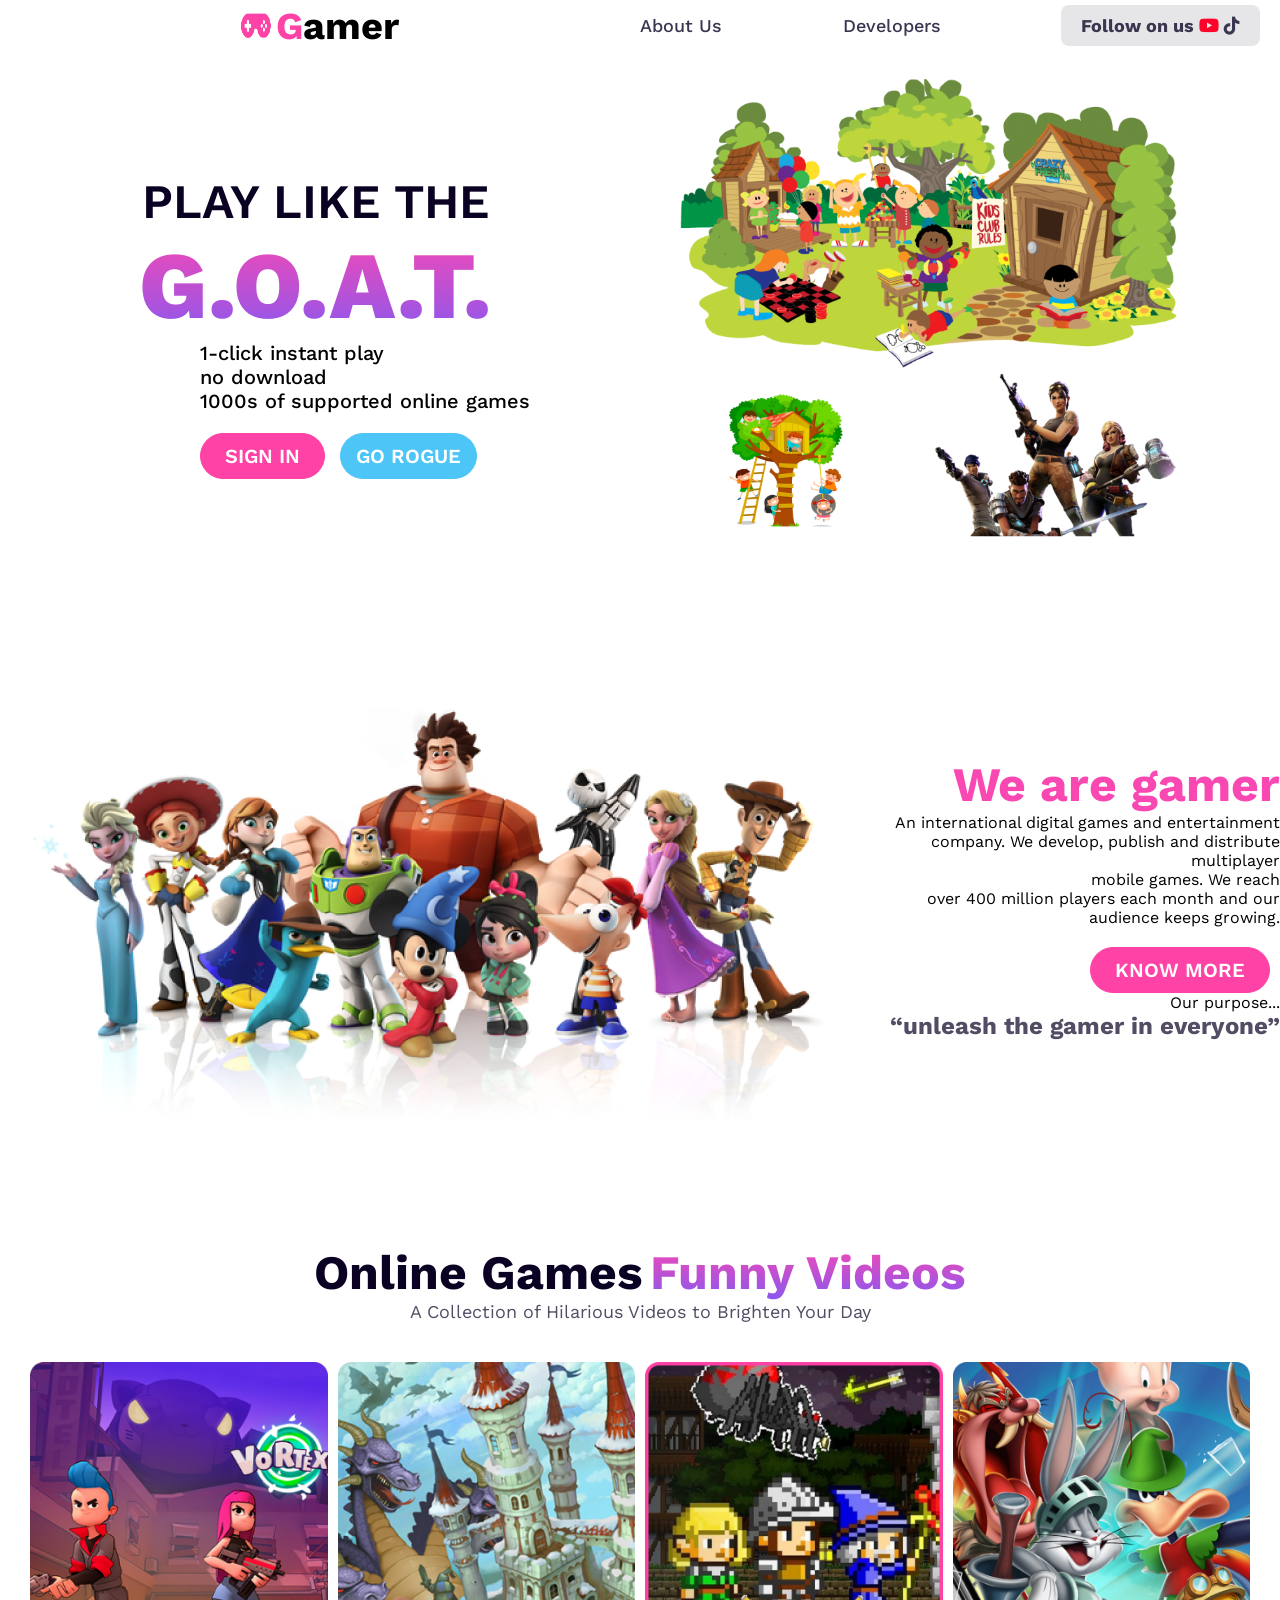
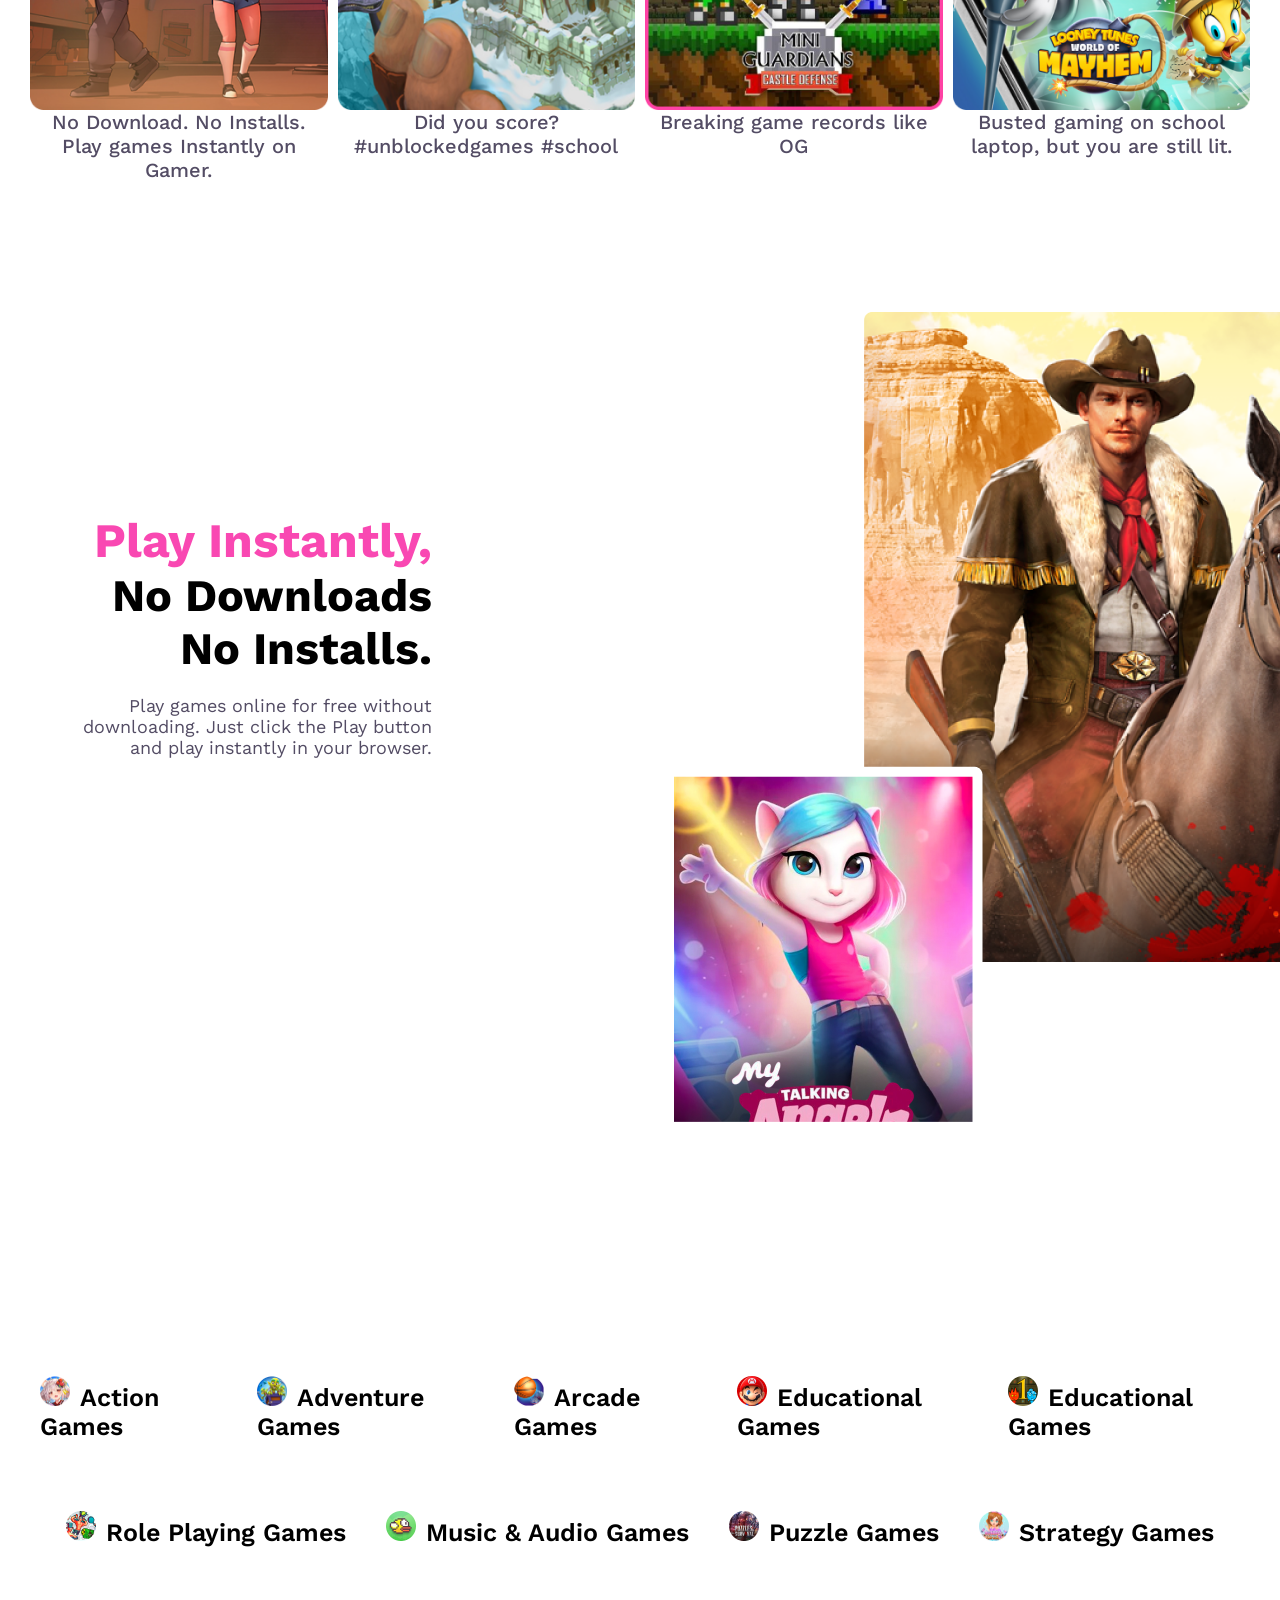
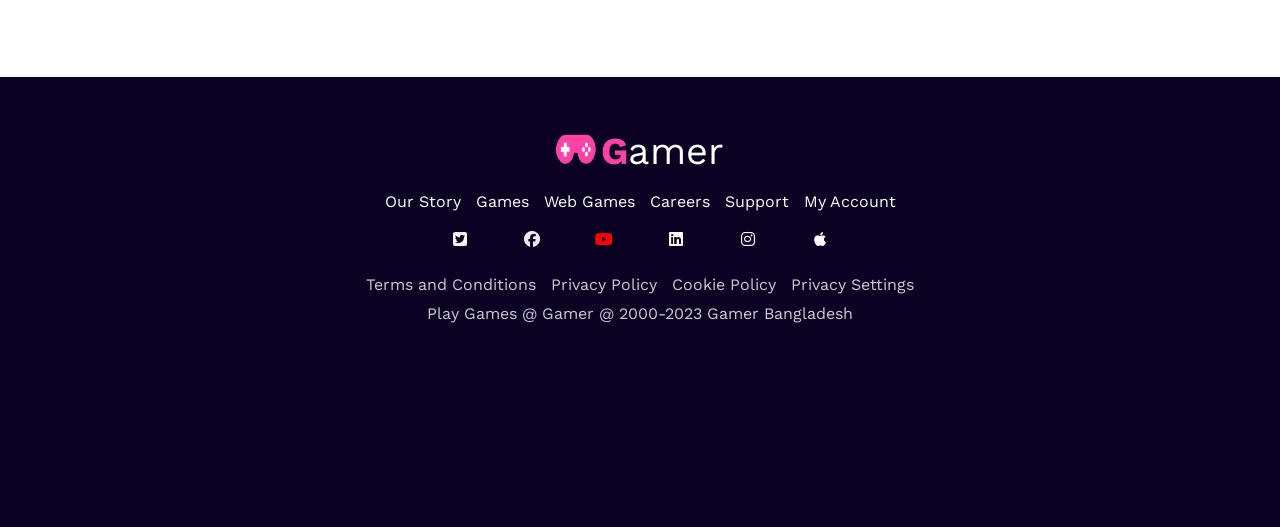
==== commit 55eee5a4: "added all section with responsive in mobile device" ====
--- a/index.html
+++ b/index.html
@@ -7,6 +7,7 @@
     <link rel="stylesheet" href="style.css">
     <link rel="stylesheet" href="responsive.css">
     <link rel="stylesheet" href="https://cdnjs.cloudflare.com/ajax/libs/font-awesome/6.4.0/css/all.min.css">
+    <link rel="icon" href="./images/Frame.png" type="image/x-icon">
 
 </head>
 <body>
--- a/style.css
+++ b/style.css
@@ -13,9 +13,10 @@
     min-height: 50px;
     display: flex;
     align-items: center;
-    /* max-width: 1400px; */
+    max-width: 1400px;
     margin: 0 auto;
     background: #FFF;
+    justify-content: center;
    
 }
 .logo-container{
@@ -201,6 +202,8 @@
    
 }
 /* banner section ends here */
+
+/* we are gamer section starts here */
 .game-section{
     margin-top: 100px;
    
@@ -290,6 +293,7 @@
     position: absolute;
     top: 50%;
     left: 50%;
+    /* color: #0B0223; */
     transform: translate(-50%, -50%);
     -ms-transform: translate(-50%, -50%);
     text-align: center;
@@ -323,27 +327,23 @@
   /* features section starts here */
   .features{
     /* border: 2px solid red; */
-    margin-top: 130px;
-    margin-bottom: 200px;
-    display: flex;
-    justify-content: space-between;
-    /* gap: 500px; */
-   
-    align-items: center;
-   
+    display: flex;
+    width: 1440px;
+    justify-content: space-evenly;
+    
   }
 .features-text{
-  
-    /* border: 2px solid green; */
-    padding: 40px;
-    margin-left: 20px;
-    text-align: right;
+    margin-top: 200px;
+    width: 40%;
     font-size: 30px;
     font-weight: 700; 
+    text-align: right; 
+    padding-right: 30%;
+ 
 }
 .features-text span{
     color: #F948B2;
-    text-align: right;
+    
     font-size: 48px;
     font-weight: 700;
  
@@ -359,10 +359,8 @@
 }
 
 .features-img{
-    /* border: 2px solid rgb(0, 15,  128); */
-    height:100%;  
-}
-
+    width: 40%;
+}
 
 .features-img .small-img{
     border-radius: 8px;
--- a/responsive.css
+++ b/responsive.css
@@ -0,0 +1,79 @@
+@media screen and (max-width: 400px) {
+    .nav-container{
+        flex-direction: column;
+        padding: 20px;
+    }
+    .logo-container{
+        flex-direction: column;
+        width: 100%;
+
+    }
+    .nav-item-container,.game-container,.online-games-container,.features {
+        flex-direction: column;
+       
+    }
+    
+    .nav-item-container a{
+        padding: 20px;
+    }
+    .banner-container{
+        flex-direction: column;
+    }
+    .banner-text p{
+        font-size: 50px;
+    }
+    .banner-text> .point{
+       padding-left: 0;
+       padding-top: 20px;
+    }
+    .banner-img img{
+        height: 100%;
+        width: 100%;
+        margin-right: 40px;
+    }
+    .game-text >h2{
+        font-size: 30px;
+    }
+    .game-text> .purpose{
+        font-size: 10px;
+    }
+   .online-games-container{
+    padding-left:100px;
+   }
+   .online_games-title ,.funny ,.features-text>h2{
+    font-size: 30px;
+   }
+   .features-text{
+    width: 20%;
+   }
+   .features-text span{
+    font-size: 30px;
+   }
+   .features-img{
+    width: 10px;
+   }
+   .icon-container{
+    width: 500px;
+   }
+   .icon> span{
+    font-size: 10px;
+   }
+  
+   .footer-logo{
+    grid-row: 1/13;
+   }
+   .footer-description{
+    flex-wrap: wrap;
+    grid-row: 5/13;
+    
+   }
+   .footer-icon{
+    grid-row:11/13;
+    padding-left: 40px;
+   }
+}
+
+
+
+
+
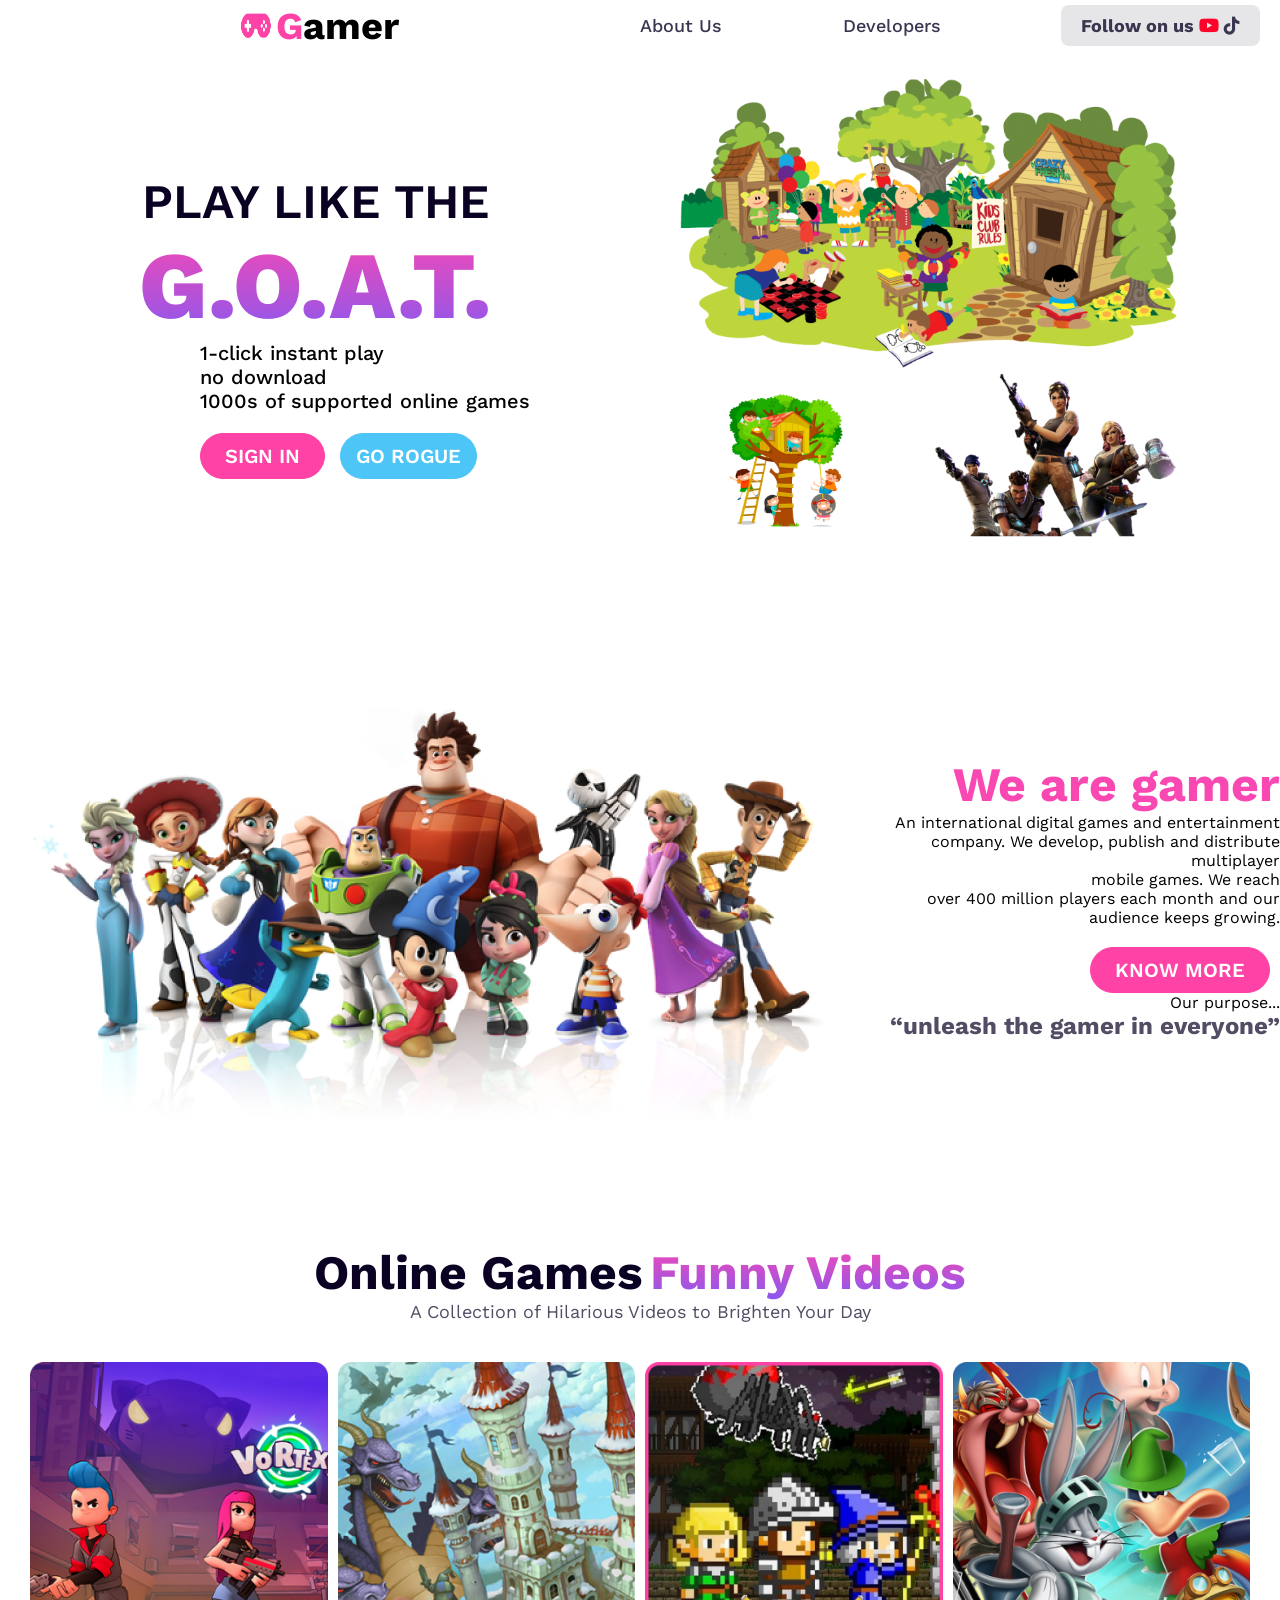
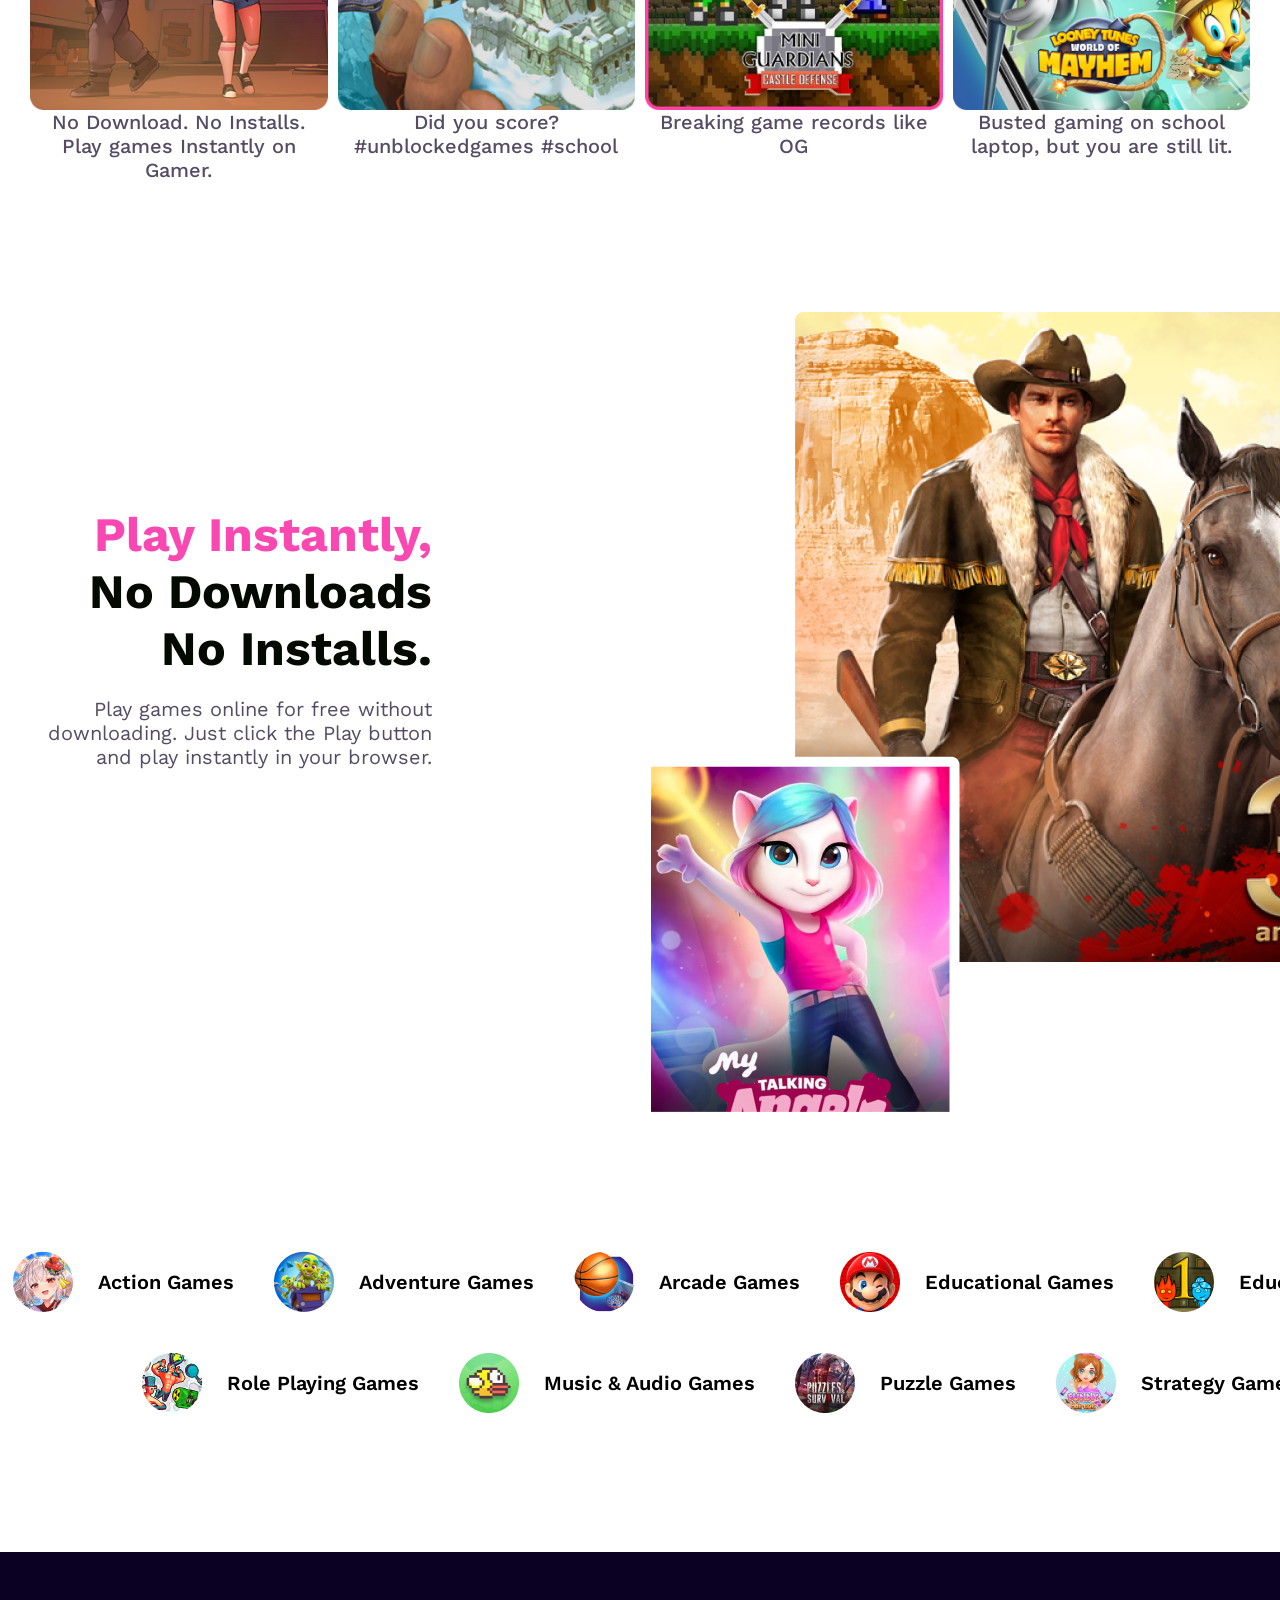
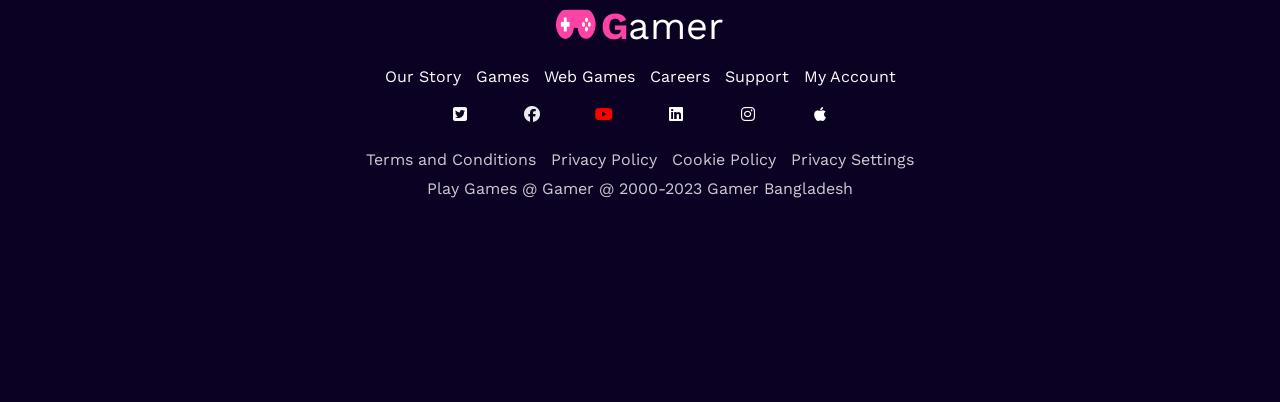
==== commit d7805738: "edit some section" ====
--- a/index.html
+++ b/index.html
@@ -145,6 +145,9 @@
 
 
 <!-- features section starts here -->
+
+
+
       <section class="features">
             <div class="features-text">
                 <h2><span>Play Instantly,</span><br>
@@ -153,13 +156,17 @@
                 <p>Play games online for free without <br> downloading. Just click the Play button <br> and play instantly in your browser.</p>
 
             </div>
+
             <div class="features-img">
-                <img src="./images/Rectangle 55.png" alt="">
-                <div class="relative-img">
-                    <img class="small-img" src="./images/Rectangle 66.png" alt=""> 
-                   
-                </div>
-                
+                <div class="big-img">
+
+                    <img src="./images/Rectangle 55.png" alt="">
+                    <div class="relative-img">
+                        <img class="small-img" src="./images/Rectangle 66.png" alt=""> 
+                       
+                    </div>
+                    
+                </div>
             </div>
         
 
@@ -169,55 +176,53 @@
 
 
 <!-- icon-section starts here -->
-      <section>
-        <div class="icon-container">
-            <div class="icon-1">
+      <section class="icon-container">
+        
                 <div class="icon">
                     <img src="./images/Rectangle 11.png" alt="">
-                   
                     <span>Action Games</span>
                 </div >
+
                 <div class="icon">
                     <img src="./images/Rectangle 12.png" alt="">
                     <span>Adventure Games</span>
                 </div>
-               <div class="icon">
-                <img src="./images/Rectangle 13.png" alt="">
-                <span>Arcade Games</span>
-               </div>
+
+                <div class="icon">
+                    <img src="./images/Rectangle 13.png" alt="">
+                    <span>Arcade Games</span>
+                </div>
+
                 <div class="icon">
                     <img src="./images/Rectangle 14.png" alt="">
                     <span>Educational Games</span>
                 </div>
+
                 <div class="icon">
                     <img src="./images/Rectangle 15.png" alt="">
                     <span>Educational Games</span>
                     
                 </div>
-
-            </div>
-
-            <div class="icon-2">
+            
                 <div class="icon">
                     <img src="./images/Rectangle 16.png" alt="">
                     <span>Role Playing Games</span>
-            </div>
+                 </div>
+
                 <div class="icon">
                     <img src="./images/Rectangle 17.png" alt="">
                     <span>Music & Audio Games </span>
                 </div>
+
                 <div class="icon">
                     <img src="./images/Rectangle 18.png" alt="">
                     <span>Puzzle Games</span>
                 </div>
+
                 <div class="icon">
                     <img src="./images/Rectangle 19.png" alt="">
                     <span>Strategy Games</span>
                 </div>
-            </div>
-
-        </div>
-
       </section>
  <!-- icon-section ends here -->     
 
--- a/style.css
+++ b/style.css
@@ -326,48 +326,65 @@
 
   /* features section starts here */
   .features{
-    /* border: 2px solid red; */
-    display: flex;
+    /* border: 2px solid green; */
+    display: flex;
+    margin: 0 auto;
     width: 1440px;
-    justify-content: space-evenly;
+    /* justify-content: space-evenly; */
     
   }
 .features-text{
-    margin-top: 200px;
-    width: 40%;
-    font-size: 30px;
-    font-weight: 700; 
+   /* border: 2px solid yellow; */
+    display: flex;
+    flex-direction: column;
+    align-items: flex-end;
+    justify-content: center;
     text-align: right; 
-    padding-right: 30%;
+    width: 30%;
  
 }
 .features-text span{
     color: #F948B2;
-    
-    font-size: 48px;
-    font-weight: 700;
- 
-}
+    font-size: 48px;
+    font-weight: 700;
+}
+.features-text h2{
+    color: #050a01;
+    font-size: 48px;
+    font-weight: 700;
+}
+
 .features-text p{
     margin-top: 20px;
     color: #534C64;
     text-align: right;  
-    font-size: 18px;  
+    font-size: 20px;  
     font-weight: 400;
     
 
 }
 
 .features-img{
-    width: 40%;
-}
-
-.features-img .small-img{
+    /* border: 2px solid blue; */
+    display: flex;
+    flex-direction: row-reverse;
+    width: 70%;
+}
+
+.features-img .big-img{
     border-radius: 8px;
     position:relative;
-    bottom: 200px;
-    right: 200px;
-     
+    display: flex;
+    justify-content: center;
+    width: 65%;
+    height: 100%;
+   
+} 
+.features-img .small-img{
+    position: absolute;
+    right: 30rem;
+    bottom: -10rem;
+    
 }
   /* features section ends here */
 
@@ -376,34 +393,31 @@
 
 
 .icon-container{
+    width: 1440px;
     /* border: 2px solid green; */
-    margin-bottom: 100px;
-    
-}
-.icon-1 ,.icon-2{
-    
-    display: flex;
-    justify-content: center;
-    margin: 10px;
-    padding:10px 10px
-    
-}
+    margin: 170px auto 20px;
+    display: flex;
+    flex-wrap: wrap;
+    justify-content: center;
+    align-content: center;
+    gap: 40px;
+    height: 400px;
+    
+}
+
 .icon{
-    /* border: 2px solid blue; */
+    /* border: 2px solid blue;  */
     margin: 10 50px;
     border-radius: 40px;
-    padding: 20px 20px;
-  
-}
-
-.icon img{
-    height: 30px;
-    width: 30px;
-}
+    display: flex;
+    align-items: center;
+    gap: 20px;
+    border: 0; 
+} 
 
 .icon> span{
    
-    font-size: 25px;
+    font-size: 20px;
     font-weight: 600;
     padding-left: 5px;
 
@@ -422,8 +436,9 @@
 
 
 .game-footer{
-    margin-top: 100px;
-    
+    /* border: 2px solid green; */
+    margin: 0 auto;
+    max-width: 1440px;
     display: grid;
     grid-template-columns: repeat(12,1fr);
     grid-template-rows: repeat(12,1fr);
--- a/responsive.css
+++ b/responsive.css
@@ -1,4 +1,4 @@
-@media screen and (max-width: 400px) {
+/* @media screen and (max-width: 400px) {
     .nav-container{
         flex-direction: column;
         padding: 20px;
@@ -76,4 +76,4 @@
 
 
 
-
+ */
